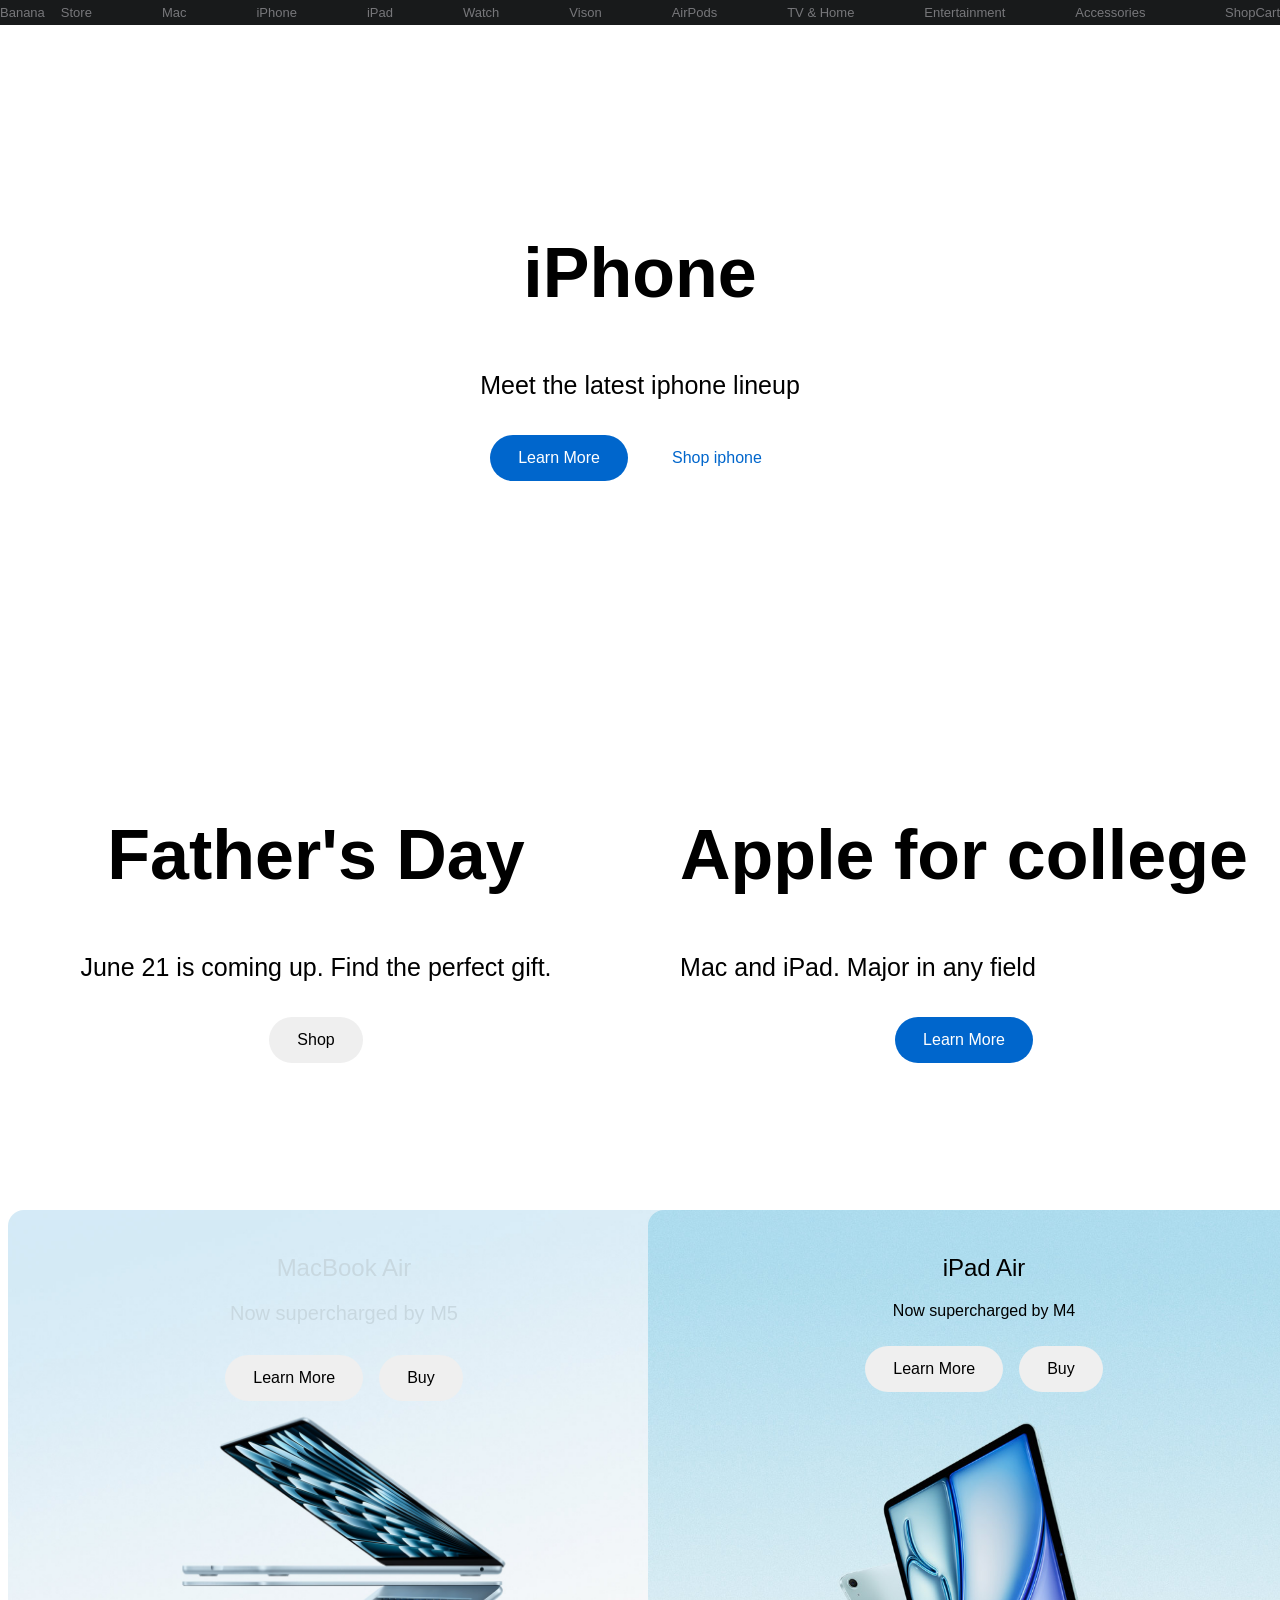
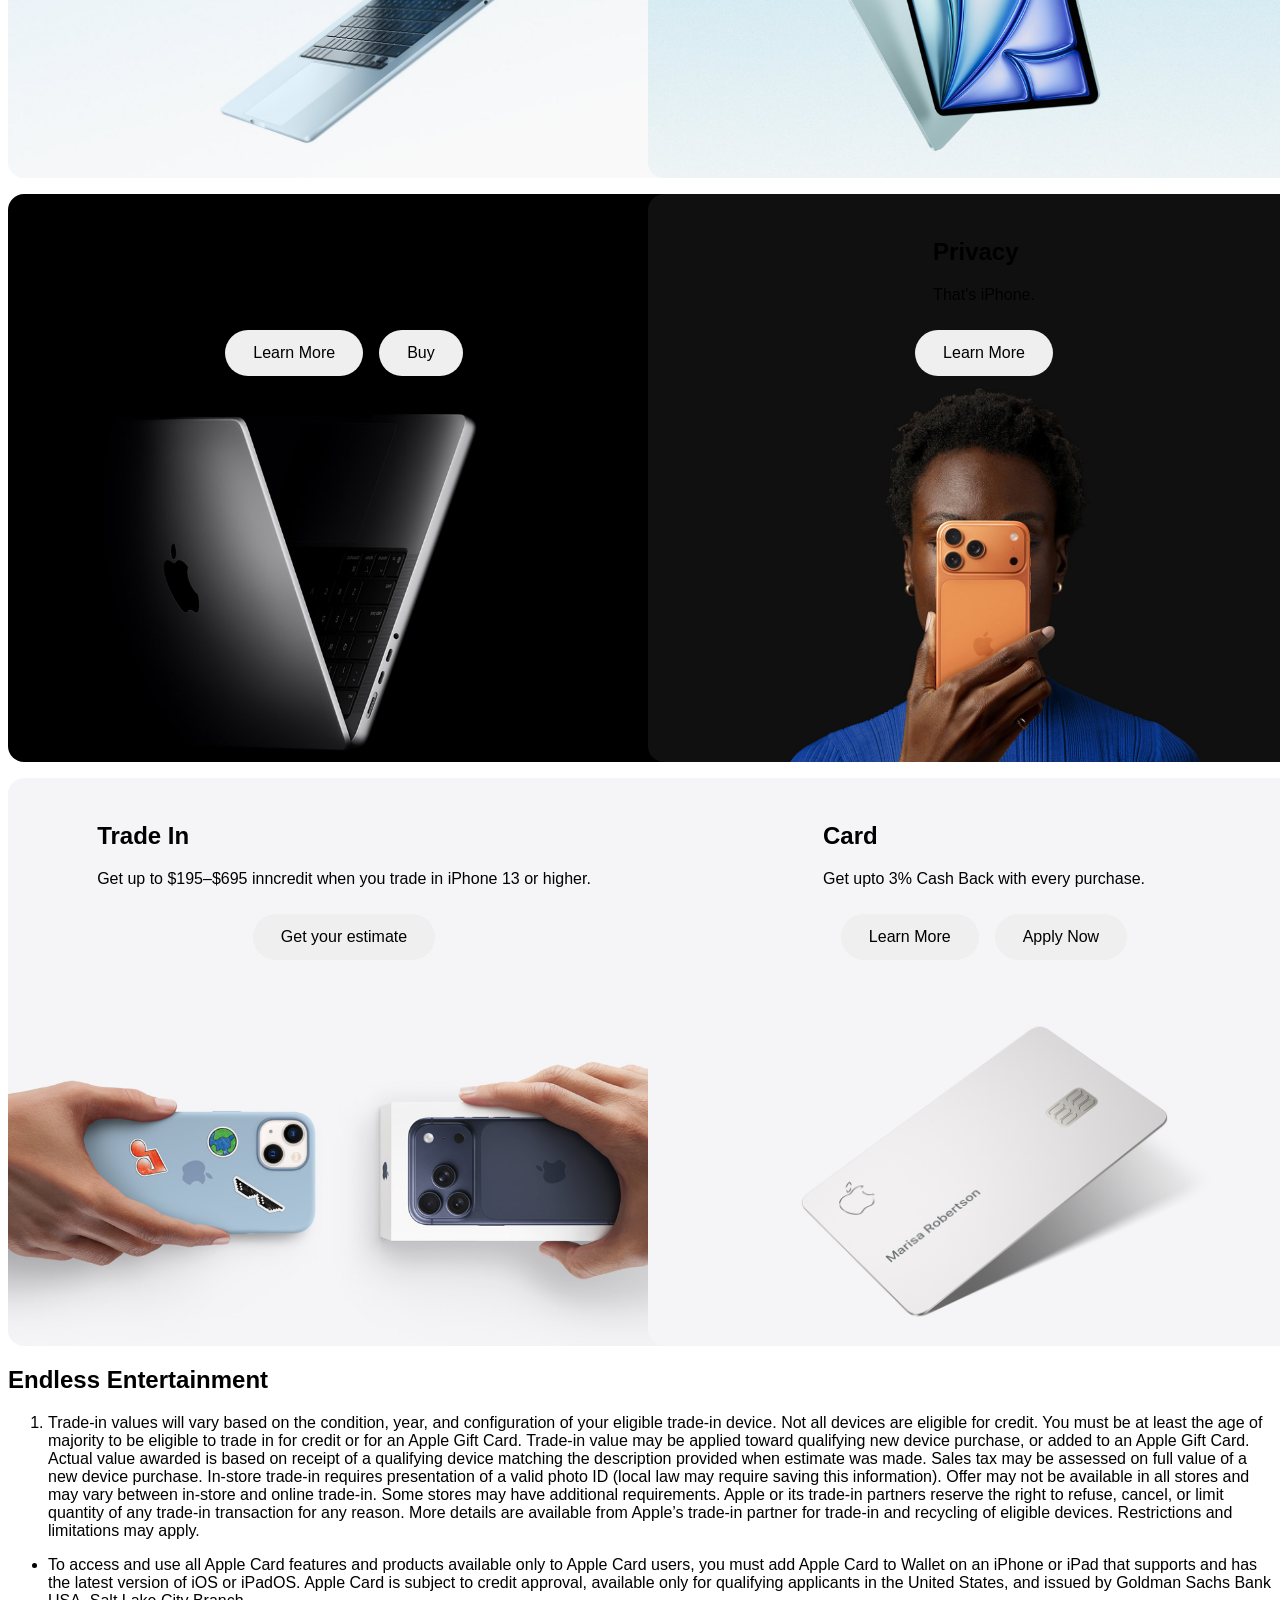
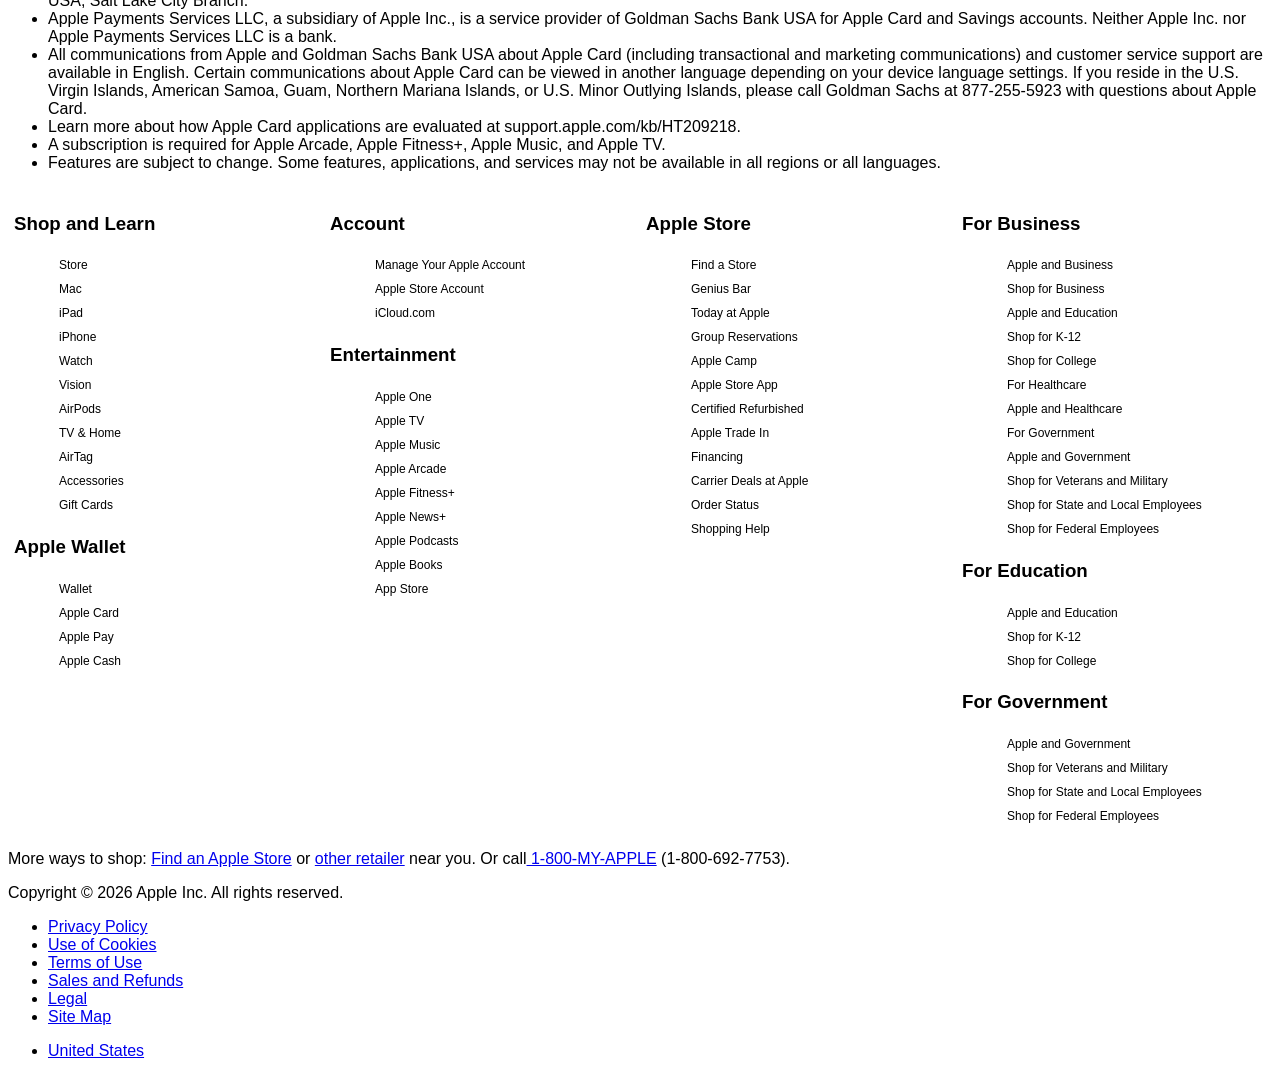
==== html/index.html @ 5832607a "Initial commit" ====
<!DOCTYPE html>
<html lang="en">
<head>
    <meta charset="UTF-8">
    <meta name="viewport" content="width=device-width, initial-scale=1.0">
    <link rel="stylesheet" href="https://fonts.googleapis.com/css?family=Lato" />
    <link rel="stylesheet" href="/css/main.css">
    <link rel="stylesheet" href="/css/header.css">
    <link rel="stylesheet" href="/css/hero.css">
    <link rel="stylesheet" href="/css/promo.css">
    <link rel="stylesheet" href="/css/footer.css">
    <link rel="preconnect" href="https://fonts.googleapis.com">
    <link rel="preconnect" href="https://fonts.gstatic.com" crossorigin>

    <title>Banana</title>
</head>
<body>
    <header>
        <div class="container">
            <nav class="navbar">
                <div class="logo">
                    <a href="#">Banana</a>
                </div>
                <div class="navlinks">
                    <ul>
                        <li class="storeitem">
                            <a href=#>Store</a>
                            <div class="storedropdown">
                                <div class="column">
                                    <h4>Shop</h4>
                                    <div class="columnitems">
                                    <a href="#">Shop the Latest</a>
                                    <a href="#">Mac</a>
                                    <a href="#">iPad</a>
                                    <a href="#">Apple Vison</a>
                                    <a href="#">Apple Vison Pro</a>
                                    <a href="#">AirPods</a>
                                    <a href="#">Accessories</a>
                                    </div>
                                </div>
                                <div class="column">
                                    <h4>Quick Links</h4>
                                    <div class="columnitems">
                                    <a href="#">Find a Store</a>
                                    <a href="#">Order Status</a>
                                    <a href="#">Apple Tradein</a>
                                    <a href="#">Financing</a>
                                    </div>
                                </div>
                                <div class="column">
                                    <h4>Shop Special Stores</h4>
                                    <div class="columnitems">
                                    <a href="#">Certified refurbished</a>
                                    <a href="#">Education</a>
                                    <a href="#">Business</a>
                                    <a href="#">Government</a>
                                    </div>
                                </div>
                            </div>
                        </li>
                        <li><a href=#>Mac</a></li>
                        <li><a href=#>iPhone</a></li>
                        <li><a href=#>iPad</a></li>
                        <li><a href=#>Watch</a></li>
                        <li><a href=#>Vison</a></li>
                        <li><a href=#>AirPods</a></li>
                        <li><a href=#>TV & Home</a></li>
                        <li><a href=#>Entertainment</a></li>
                        <li><a href=#>Accessories</a></li>
                        <li><a href=#>Support</a></li>
                    </ul>
                </div>
                <div class="icons">
                    <a href=#>Shop</a>
                    <a href=#>Cart</a>
                </div>
            </nav>
        </div>
    </header>

    <main class="main">
        <section class="hero" id="hero">
            <div class="titlewrapper herotop">
                <a href="#"></a>
                <div class="titlecontent">
                    <div class="titlecontenttypography">
                        <h1>iPhone</h1>
                        <p>Meet the latest iphone lineup</p>
                    </div>
                    <div class="titlebuttons">
                        <button class="herolearmore"><a href=#>Learn More</a></button>
                        <button class="heroshopiphone"><a href=#>Shop iphone</a></button>
                    </div>
                </div>
            </div>
        
            <div class="herorow">
                <div class="titlewrapper">
                    <a href="#"></a>
                    <div class="titlecontent">
                        <div class="titlecontenttypography">
                            <h1>Father's Day</h1>
                            <p>June 21 is coming up. Find the perfect gift.</p>
                        </div>
                        <div class="titlebuttons">
                            <button class="heroshopbutton"><a href=#>Shop</a></button>
                        </div>
         
                    </div>
                </div>

                <div class="titlewrapper">
                    <a href="#"></a>
                    <div class="titlecontent">
                        <div class="titlecontenttypography">
                            <h1>Apple for college</h1>
                            <p>Mac and iPad. Major in any field</p>
                        </div>
                        <div class="titlebuttons">
                            <button class="herolearmore"><a href=#>Learn More</a></button>
                        </div>
                    </div>
                </div>
            </div>
        </section>

        <section class="promo" id="promo">
                <div class="titlewrappermacbookair" id="macbookair" style="background-image: url(/images/macbookair.jpg);">
                <a href="#"></a>
                <div class="titlecontent">
                    <div class="titlecontenttypography_macbookair">
                        <h1>MacBook Air</h1>
                        <p>Now supercharged by M5</p>
                    </div>
                    <div class="titlebuttons">
                        <button class="promolearmore"><a href=#>Learn More</a></button>
                        <button class="promobuy"><a href=#>Buy</a></button>
                    </div>
                </div> 
                </div>

                <div class="titlewrapperipadair" id="ipadair" style="background-image: url(/images/ipadair.jpg);">
                <a href="#"></a>
                <div class="titlecontent">
                    <div class="titlecontenttypography_ipadair">
                        <h1>iPad Air</h1>
                        <p>Now supercharged by M4</p>
                    </div>
                    <div class="titlebuttons">
                        <button class="promolearmore"><a href=#>Learn More</a></button>
                        <button class="promobuy"><a href=#>Buy</a></button>
                    </div>
                </div> 
                </div>

                <div class="titlewrappermacbookpro" id="macbookpro" style="background-image: url(/images/macbookpro.jpg);">
                <a href="#"></a>
                <div class="titlecontent">
                    <div class="titlecontenttypography_macbookpro" >
                        <h1>MacBook Pro</h1>
                        <p>Now with M5, M5 Pro and M5 Max.</p>
                    </div>
                    <div class="titlebuttons">
                        <button><a href=#>Learn More</a></button>
                        <button class="promobuy"><a href=#>Buy</a></button>
                    </div>          
                </div> 
                </div>

                <div class="titlewrapperprivacy" id="privacy" style="background-image: url(/images/privacy.jpg);">
                <a href="#"></a>
                <div class="titlecontent">
                    <div class="titlecontenttypography_privacy" >
                        <h1>Privacy</h1>
                        <p>That's iPhone.</p>
                    </div>
                    <div class="titlebuttons">
                        <button><a href=#>Learn More</a></button>
                    </div>
       
                </div> 
                </div>

                <div class="titlewrappertradein" id="tradein" style="background-image: url(/images/tradein.jpg);">
                <a href="#"></a>
                <div class="titlecontent">
                    <div class="titlecontenttypography_tradein" >
                        <h1>Trade In</h1>
                        <p>Get up to $195–$695 inncredit when you trade in iPhone 13 or higher.</p>
                    </div>
                    <div class="titlebuttons">
                        <button class="promolearnmore"><a href=#>Get your estimate</a></button>
                        
                    </div>
       
                </div> 
                </div>

                <div class="titlewrappercard" id="card" style="background-image: url(/images/card.jpg);">
                <a href="#"></a>
                <div class="titlecontent">
                    <div class="titlecontenttypography_card" >
                        <h1>Card</h1>
                        <p>Get upto 3% Cash Back with every purchase.</p>
                    </div>
                    <div class="titlebuttons">
                        <button class="promolearnmore"><a href=#>Learn More</a></button>
                        <button class="promobuy"><a href=#>Apply Now</a></button>
                    </div>            
                </div>
                </div> 
        </section>

        <section class="endless-entertainment" id="endless-entertainment">
            <div class="endless-entertainment">
                <div class="endless-entertainment-heading">
                    <h1>Endless Entertainment</h1>
                </div>
            </div>
        </section>

    <footer>
        <div class="footer-content">
            <section class="footer-list">
                <ol>
                    <li id="footer-list">
                        Trade‑in values will vary based on the condition, year, and configuration of your eligible trade‑in device. Not all devices are eligible for credit. You must be at least the age of majority to be eligible to trade in for credit or for an Apple Gift Card. Trade‑in value may be applied toward qualifying new device purchase, or added to an Apple Gift Card. Actual value awarded is based on receipt of a qualifying device matching the description provided when estimate was made. Sales tax may be assessed on full value of a new device purchase. In‑store trade‑in requires presentation of a valid photo ID (local law may require saving this information). Offer may not be available in all stores and may vary between in‑store and online trade‑in. Some stores may have additional requirements. Apple or its trade‑in partners reserve the right to refuse, cancel, or limit quantity of any trade‑in transaction for any reason. More details are available from Apple’s trade-in partner for trade‑in and recycling of eligible devices. Restrictions and limitations may apply.
                    </li>
                </ol>
                <ul>
                    <li>To access and use all Apple Card features and products available only to Apple Card users, you must add Apple Card to Wallet on an iPhone or iPad that supports and has the latest version of iOS or iPadOS. Apple Card is subject to credit approval, available only for qualifying applicants in the United States, and issued by Goldman Sachs Bank USA, Salt Lake City Branch.</li>
                    <li>Apple Payments Services LLC, a subsidiary of Apple Inc., is a service provider of Goldman Sachs Bank USA for Apple Card and Savings accounts. Neither Apple Inc. nor Apple Payments Services LLC is a bank.</li>
                    <li>All communications from Apple and Goldman Sachs Bank USA about Apple Card (including transactional and marketing communications) and customer service support are available in English. Certain communications about Apple Card can be viewed in another language depending on your device language settings. If you reside in the U.S. Virgin Islands, American Samoa, Guam, Northern Mariana Islands, or U.S. Minor Outlying Islands, please call Goldman Sachs at 877-255-5923 with questions about Apple Card.</li>
                    <li>Learn more about how Apple Card applications are evaluated at support.apple.com/kb/HT209218.</li>
                    <li>A subscription is required for Apple Arcade, Apple Fitness+, Apple Music, and Apple TV.</li>
                    <li>Features are subject to change. Some features, applications, and services may not be available in all regions or all languages.</li>
                </ul>
            </section>  
        </div>
    
    <div class="footernav">
        <div class="footercolumn">
            <div class="footercolumn_section">
                <h3>Shop and Learn</h3>
                <ul class="footercolumn_section_items">
                    <li><a href="#">Store</a></li>
                    <li><a href="#">Mac</a></li>
                    <li><a href="#">iPad</a></li>
                    <li><a href="#">iPhone</a></li>
                    <li><a href="#">Watch</a></li>
                    <li><a href="#">Vision</a></li>
                    <li><a href="#">AirPods</a></li>
                    <li><a href="#">TV & Home</a></li>
                    <li><a href="#">AirTag</a></li>
                    <li><a href="#">Accessories</a></li>
                    <li><a href="#">Gift Cards</a></li>
                </ul>
            </div>
            <div class="footercolumn_section">
                <h3>Apple Wallet</h3>
                <ul class="footercolumn_section_items">
                    <li><a href="#">Wallet</a></li>
                    <li><a href="#">Apple Card</a></li>
                    <li><a href="#">Apple Pay</a></li>
                    <li><a href="#">Apple Cash</a></li>
                </ul>
            </div>
        </div>
        <div class="footercolumn">
            <div class="footercolumn_section">
                <h3>Account</h3>
                <ul class="footercolumn_section_items">
                    <li><a href="#">Manage Your Apple Account</a></li>
                    <li><a href="#">Apple Store Account</a></li>
                    <li><a href="#">iCloud.com</a></li>
                    
                </ul>
            </div>
            <div class="footercolumn_section">
                <h3>Entertainment</h3>
                <ul class="footercolumn_section_items">
                    <li><a href="#">Apple One</a></li>
                    <li><a href="#">Apple TV</a></li>
                    <li><a href="#">Apple Music</a></li>
                    <li><a href="#">Apple Arcade</a></li>
                    <li><a href="#">Apple Fitness+</a></li>
                    <li><a href="#">Apple News+</a></li>
                    <li><a href="#">Apple Podcasts</a></li>
                    <li><a href="#">Apple Books</a></li>
                    <li><a href="#">App Store</a></li>
                </ul>
            </div>
        </div>
        <div class="footercolumn">
            <div class="footercolumn_section">
                <h3>Apple Store</h3>
                <ul class="footercolumn_section_items">
                   <li><a href="#">Find a Store</a></li>
                    <li><a href="#">Genius Bar</a></li>
                    <li><a href="#">Today at Apple</a></li>
                    <li><a href="#">Group Reservations</a></li>
                    <li><a href="#">Apple Camp</a></li>
                    <li><a href="#">Apple Store App</a></li>
                    <li><a href="#">Certified Refurbished</a></li>
                    <li><a href="#">Apple Trade In</a></li>
                    <li><a href="#">Financing</a></li>
                    <li><a href="#">Carrier Deals at Apple</a></li>
                    <li><a href="#">Order Status</a></li>
                    <li><a href="#">Shopping Help</a></li>                  
                </ul>
            </div>
        </div>
        <div class="footercolumn">
            <div class="footercolumn_section">
                <h3>For Business</h3>
                <ul class="footercolumn_section_items">
                    <li><a href="#">Apple and Business</a></li>
                    <li><a href="#">Shop for Business</a></li>
                
                    <li><a href="#">Apple and Education</a></li>
                    <li><a href="#">Shop for K-12</a></li>
                    <li><a href="#">Shop for College</a></li>
                    <li><a href="#">For Healthcare</a></li>
                    <li><a href="#">Apple and Healthcare</a></li>
                    <li><a href="#">For Government</a></li>
                    <li><a href="#">Apple and Government</a></li>
                    <li><a href="#">Shop for Veterans and Military</a></li>
                    <li><a href="#">Shop for State and Local Employees</a></li>
                    <li><a href="#">Shop for Federal Employees</a></li>               
                </ul>
            </div>
            <div class="footercolumn_section">
                <h3>For Education</h3>
                <ul class="footercolumn_section_items">
                    <li><a href="#">Apple and Education</a></li>
                    <li><a href="#">Shop for K-12</a></li>
                    <li><a href="#">Shop for College</a></li>              
                </ul>
            </div>
            <div class="footercolumn_section">
                <h3>For Government</h3>
                <ul class="footercolumn_section_items">
                    <li><a href="#">Apple and Government</a></li>
                    <li><a href="#">Shop for Veterans and Military</a></li>
                    <li><a href="#">Shop for State and Local Employees</a></li>
                    <li><a href="#">Shop for Federal Employees</a></li>                          
                </ul>
            </div>
        </div>

    </div>
    <section class="endfooter">
        <div class="ac-gf-footer-shop">
            More ways to shop: 
            <a href="#">Find an Apple Store</a> or <a href="#">other retailer</a> near you. Or call<a href="#"> 1-800-MY-APPLE</a> (1-800-692-7753).
        </div>
        <div class="ac-gf-footer-legal">
            <div class="ac-gf-footer-copyright">
                <p>Copyright © 2026 Apple Inc. All rights reserved.</p>
            </div>
            <div class="ac-gf-footer-legal-links">
                <ul id="ac-gf-footer-legal-links-items">
                    <li><a href="#">Privacy Policy</a></li>
                    <li><a href="#">Use of Cookies</a></li>
                    <li><a href="#">Terms of Use</a></li>
                    <li><a href="#">Sales and Refunds</a></li>
                    <li><a href="#">Legal</a></li>
                    <li><a href="#">Site Map</a></li>
                </ul>
            </div>
            <div class="ac-gf-footer-legal-USA">
                <ul id="ac-gf-footer-legal-USA-item">
                    <li><a href="#">United States</a></li>
                </ul>
            </div>
        </div>

    </section>
    </footer>
    </main>
    
</body>
</html>
---- css/main.css ----
*{
   font-family: sans-serif;
   
}
body {
    padding-top: 70px;
}
.section{
    display: grid;
    grid-template-columns: auto;
    gap: 10px;
    text-align: center;
    margin-bottom: 10px;
}
---- css/header.css ----
header{
    position: fixed;
    top: 0;
    left: 0;
    width: 100%;
    z-index: 999;
    height: 70px;
    font-size: 13px;
}
nav{
    display: flex;
    background-color: #181a1b;
    width: 100%;
}
.navbar{
    position: relative;
    display: flex;
    justify-content: space-between;
    align-items: center;
    gap: 16px;
    padding: 5px 0;
    width: 100%;
}
.navlinks{
    display: flex;
    cursor: default;
    width: auto;
    justify-content: flex-start;
    flex-wrap: nowrap;
    overflow-x: auto;
}
.navlinks ul{
    display: flex;
    flex-wrap: nowrap;
    list-style: none;
    gap:70px;
    width: auto;
    justify-content: flex-start;
    padding: 0;
    margin: 0;
}
.navlinks a{
    white-space: nowrap;
    color: #b6b5ba;
    opacity: 60%;
    text-decoration: none;
}
.logo{
    
    display: flex;
    align-items: center;
}
.logo a{
    
    text-decoration: none;
    gap:20px;
    color: #b6b5ba;
    opacity: 60%;
}
.icons{
    display: flex;
    align-items: center;
}
.icons a{
    text-decoration: none;
    gap:20px;
    color: #b6b5ba;
    opacity: 60%;
}
.storedropdown {
    display: none;
    background-color: rgba(10, 10, 10, 0.98);
    position: absolute;
    z-index: 10;
    left: 0%;
    border-radius: 7px;
    overflow: hidden;
    width: 100vw;
    max-width: 100vw;
}

.storeitem:hover .store-dropdown {
    display: block; /* shows on hover */
}
.storedropdown .column{
    display: grid;
    grid-template-columns: repeat(2, minmax(0, 1fr));
    gap: 1rem;
}
.column .columnitems{
    display: flex;
    flex-direction: column;
}
---- css/hero.css ----
.hero{
    display: flex;
    flex-direction: column;
    align-items: center;
    gap: 2rem;
}
.hero .titlewrapper{
    display: flex;
    justify-content: center;
    align-items: center;
    width: 100%;
    max-width: 1200px;
    margin: 0 auto;
}
.herotop {
    height: 500px;
    width: 100%;
    background-size: cover;
    background-position: center;
    background-repeat: no-repeat;
}
.hero .titlecontent{
    display: flex;
    flex-direction: column;
    justify-content: center;
    align-items: center;
    gap: 10px;
}
.herorow{
    height: 600px;
    display: flex;
    gap: 2rem;
    width: 100%;
    justify-content: center;
    flex-wrap: wrap;
}
.herorow .titlewrapper {
    flex: 1 1 calc(50% - 1rem);
    min-width: 280px;
}
.titlewrapper .herotop{
    height: 600px;
    
}
.hero .titlecontenttypography h1{
    font-size: 70px;
    font-weight: 600;
    text-align: center;
    flex-wrap: wrap;
}
.hero .titlecontenttypography p{
    font-size: 25px;
    font-weight: 50;
    flex-wrap: wrap;
}
.titlebuttons{
    display: flex;
    justify-content: center;
    gap: 1rem;
    flex-wrap: wrap;
}
.titlebuttons button{
    border: none;
    border-radius: 9999px;
    padding: 14px 28px;
    font-size: 16px;
    font-weight: 10;
    cursor: pointer;
    transition: background-color 0.2s ease, color 0.2s ease, transform 0.2s ease;
}
.titlebuttons button:hover{
   background-color: #0066CC;
   color: white;
}
.herolearmore{
    background: #0066CC;
    color: #fff;
}
.heroshopiphone{
    background: transparent;
    color: #0066CC;
    border: 1px;
}
.titlebuttons a{
    color: inherit;
    text-decoration: none;
    display: inline-block;
}
.titlebuttons button:hover .heroshopiphone,
.titlebuttons button:hover .herolearmore{
    opacity: 0.9;

}
---- css/promo.css ----
.promo{
    display: grid;
    grid-template-columns: repeat(2, minmax(0, 1fr));
    gap: 1rem;
}
.promo .titlewrappermacbookair{
    width: 100%; 
    background-size: cover;
    background-position: center;
    background-repeat: no-repeat;
    max-width: 100%;
    min-height: 520px;
    padding: 24px;
    border-radius: 16px;
}
.promo .titlewrapperipadair{
   
    width: 100%;
    background-size: cover;
    background-position: center;
    background-repeat: no-repeat;
    max-width: 100%;
    padding: 24px;
    border-radius: 16px;
    min-height: 520px;
}
.promo .titlewrappermacbookpro{
    width: 100%;
    background-size: cover;
    background-position: center;
    background-repeat: no-repeat;
    max-width: 100%;
    padding: 24px;
    border-radius: 16px;
    min-height: 520px;
}
.promo .titlewrapperprivacy{
    width: 100%;
    background-size: cover;
    background-position: center;
    background-repeat: no-repeat;
    max-width: 100%;
    padding: 24px;
    border-radius: 16px;
    min-height: 520px;
}
.promo .titlewrappertradein{
    width: 100%;
    background-size: cover;
    background-position: center;
    background-repeat: no-repeat;
    max-width: 100%;
    padding: 24px;
    border-radius: 16px;
    min-height: 520px;
}
.promo .titlewrappercard{
    width: 100%;
    background-size: cover;
    background-position: center;
    background-repeat: no-repeat;
    max-width: 100%;
    padding: 24px;
    border-radius: 16px;
    min-height: 520px;
}
.promo .titlecontent{
    display: flex;
    justify-content: center;
    align-items: center;
    flex-direction: column;
    gap: 10px;
}
.promo .titlecontenttypography_macbookair h1{
    font-size: 35x;
    font-weight: 500;
    text-align: center;
    flex-wrap: wrap;
    color: #C8D8E0 ;
}
.promo .titlecontenttypography_macbookair p{
    font-size: 20px;
    font-weight: 50;
    flex-wrap: wrap;
    text-align: center;
    color: #C8D8E0 ;
}
.image_macbookair{
    width: 100%;
    height: 280px;
    background-size: cover;
    background-position: center;
    background-repeat: no-repeat;
}
.promo .titlecontenttypography_ipadair h1{
    font-size: 35x;
    font-weight: 500;
    text-align: center;
    flex-wrap: wrap;
    color: black;
}
.promo .titlecontenttypography_macbookair p{
    font-size: 20px;
    font-weight: 50;
    flex-wrap: wrap;
    text-align: center;
    color: #C8D8E0 ;
}
---- css/footer.css ----
.footernav{
    display: flex;

    width: 100%;
}
.footercolumn{
    position: relative;
    padding: 6px;
    width: 100%;
}
.footercolumn_section_items li{
    list-style: none;
    font-size: 12px;
    padding: 5px;
}

.footercolumn_section_items li a {
    text-decoration: none;
    color: inherit;
}
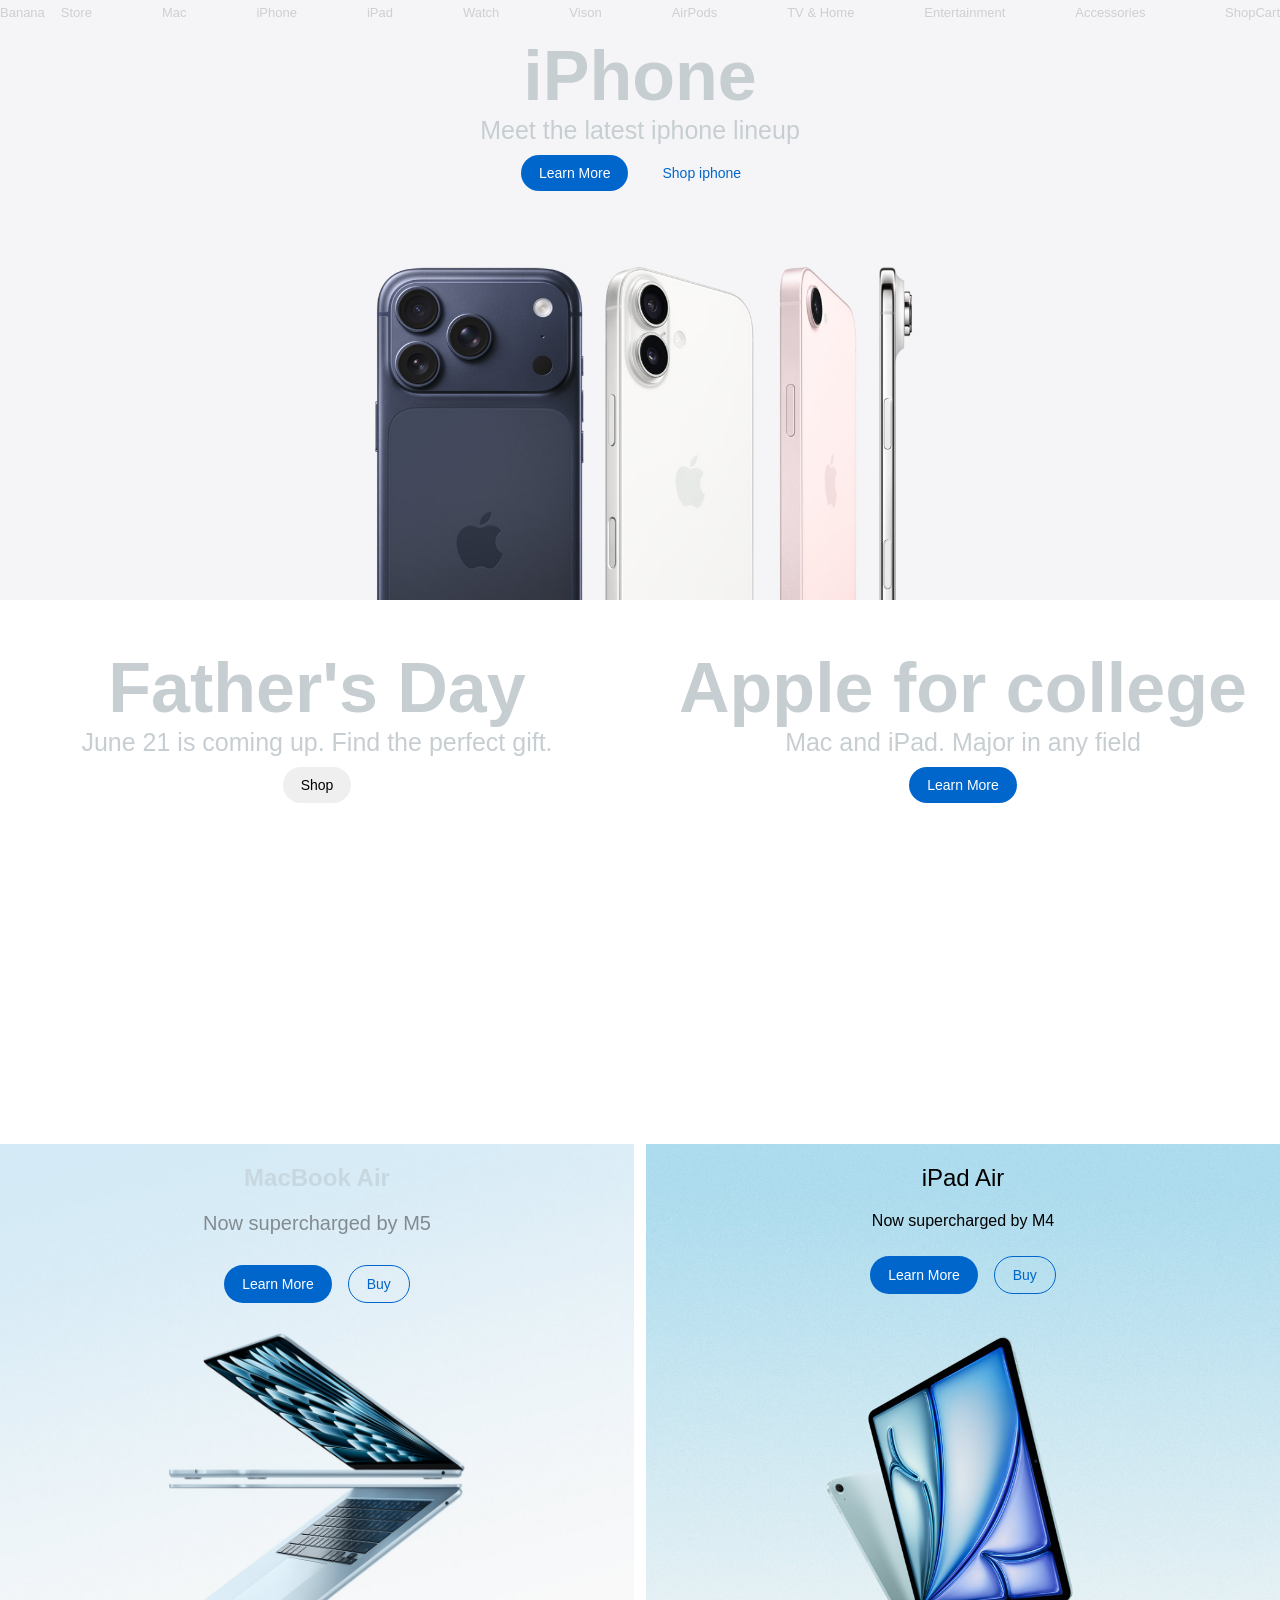
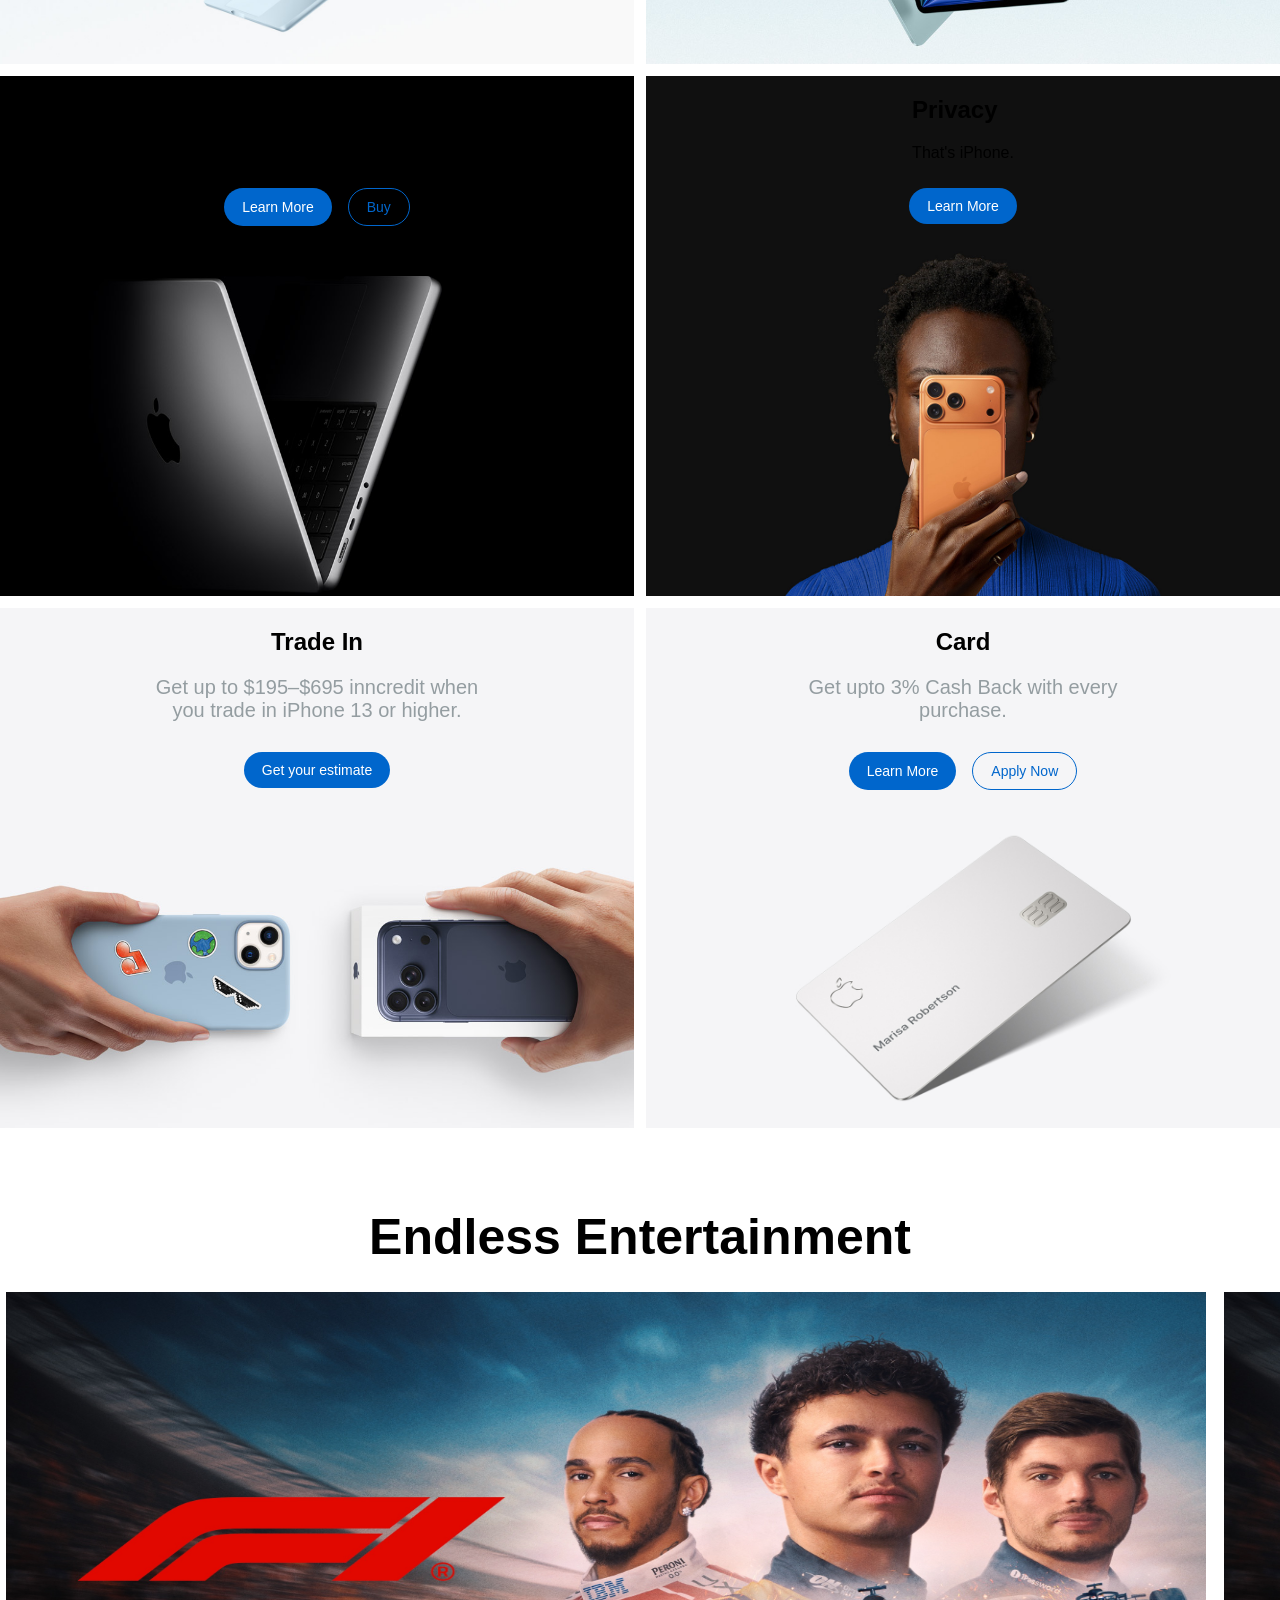
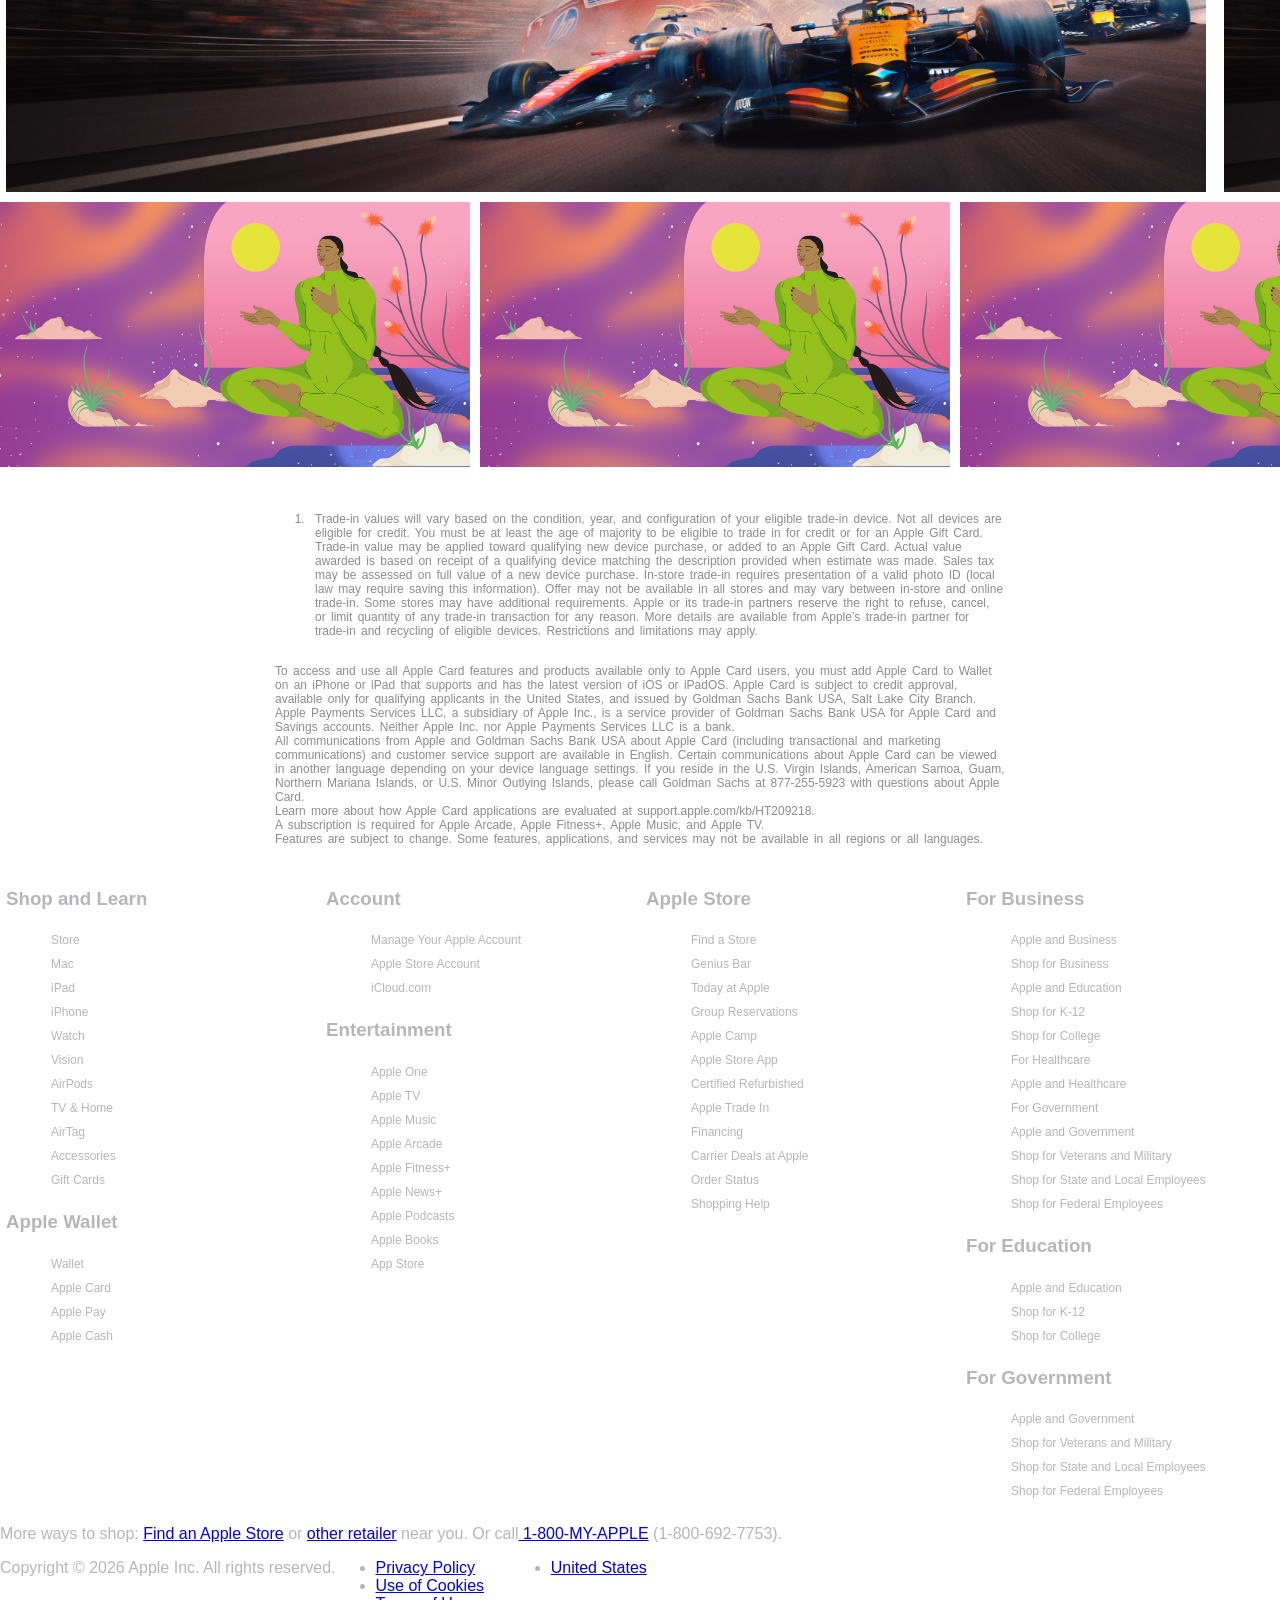
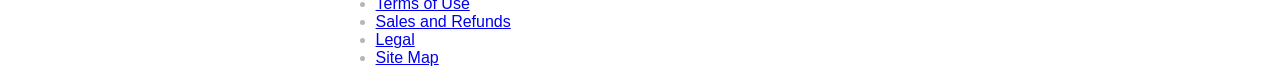
==== commit 6e44f4a0: "changes" ====
--- a/html/index.html
+++ b/html/index.html
@@ -9,8 +9,10 @@
     <link rel="stylesheet" href="/css/hero.css">
     <link rel="stylesheet" href="/css/promo.css">
     <link rel="stylesheet" href="/css/footer.css">
+    <link rel="stylesheet" href="/css/endlessentertainment.css">
     <link rel="preconnect" href="https://fonts.googleapis.com">
     <link rel="preconnect" href="https://fonts.gstatic.com" crossorigin>
+    
 
     <title>Banana</title>
 </head>
@@ -80,7 +82,7 @@
 
     <main class="main">
         <section class="hero" id="hero">
-            <div class="titlewrapper herotop">
+            <div class="titlewrapper_herotop" style="background-image: url(/images/heroiphone.jpg);">
                 <a href="#"></a>
                 <div class="titlecontent">
                     <div class="titlecontenttypography">
@@ -88,14 +90,14 @@
                         <p>Meet the latest iphone lineup</p>
                     </div>
                     <div class="titlebuttons">
-                        <button class="herolearmore"><a href=#>Learn More</a></button>
+                        <button class="herolearnmore"><a href=#>Learn More</a></button>
                         <button class="heroshopiphone"><a href=#>Shop iphone</a></button>
                     </div>
                 </div>
             </div>
         
             <div class="herorow">
-                <div class="titlewrapper">
+                <div class="titlewrapper_fathersday" style="background-image: url(/images/heroappleforcollege.jpg);">
                     <a href="#"></a>
                     <div class="titlecontent">
                         <div class="titlecontenttypography">
@@ -109,7 +111,7 @@
                     </div>
                 </div>
 
-                <div class="titlewrapper">
+                <div class="titlewrapper_appleforcollege" style="background-image: url(/images/heroappleforcollege.jpg);">
                     <a href="#"></a>
                     <div class="titlecontent">
                         <div class="titlecontenttypography">
@@ -117,7 +119,7 @@
                             <p>Mac and iPad. Major in any field</p>
                         </div>
                         <div class="titlebuttons">
-                            <button class="herolearmore"><a href=#>Learn More</a></button>
+                            <button class="herolearnmore"><a href=#>Learn More</a></button>
                         </div>
                     </div>
                 </div>
@@ -133,7 +135,7 @@
                         <p>Now supercharged by M5</p>
                     </div>
                     <div class="titlebuttons">
-                        <button class="promolearmore"><a href=#>Learn More</a></button>
+                        <button class="promolearnmore"><a href=#>Learn More</a></button>
                         <button class="promobuy"><a href=#>Buy</a></button>
                     </div>
                 </div> 
@@ -147,7 +149,7 @@
                         <p>Now supercharged by M4</p>
                     </div>
                     <div class="titlebuttons">
-                        <button class="promolearmore"><a href=#>Learn More</a></button>
+                        <button class="promolearnmore"><a href=#>Learn More</a></button>
                         <button class="promobuy"><a href=#>Buy</a></button>
                     </div>
                 </div> 
@@ -161,7 +163,7 @@
                         <p>Now with M5, M5 Pro and M5 Max.</p>
                     </div>
                     <div class="titlebuttons">
-                        <button><a href=#>Learn More</a></button>
+                        <button class="promolearnmore"><a href=#>Learn More</a></button>
                         <button class="promobuy"><a href=#>Buy</a></button>
                     </div>          
                 </div> 
@@ -175,7 +177,7 @@
                         <p>That's iPhone.</p>
                     </div>
                     <div class="titlebuttons">
-                        <button><a href=#>Learn More</a></button>
+                        <button class="promolearnmore"><a href=#>Learn More</a></button>
                     </div>
        
                 </div> 
@@ -216,18 +218,87 @@
                 <div class="endless-entertainment-heading">
                     <h1>Endless Entertainment</h1>
                 </div>
+                <div class="container">
+                    <div class="moviecards_carousel">
+                        <div class="carousel_items1">
+                            <img id="movieimg" src="/images/carouselitem1.jpg">
+                        </div>
+                       <div class="carousel_items1">
+                            <img id="movieimg" src="/images/carouselitem1.jpg">
+                        </div>
+                        <div class="carousel_items1">
+                            <img id="movieimg" src="/images/carouselitem1.jpg">
+                        </div>
+                        <div class="carousel_items1">
+                            <img id="movieimg" src="/images/carouselitem1.jpg">
+                        </div>
+                        <div class="carousel_items1">
+                            <img id="movieimg" src="/images/carouselitem1.jpg">
+                        </div>
+                        <div class="carousel_items1">
+                            <img id="movieimg" src="/images/carouselitem1.jpg">
+                        </div>
+                        <div class="carousel_items1">
+                            <img id="movieimg" src="/images/carouselitem1.jpg">
+                        </div>
+                    </div>
+                    <div class="services_carousel">
+                            <div class="servicescarousel1">
+                                <img id="servicesimg" src="/images/servicescarousel.jpg">
+                            </div>
+                            <div class="servicescarousel1">
+                                <img id="servicesimg" src="/images/servicescarousel.jpg">
+                            </div>
+                            <div class="servicescarousel1">
+                                <img id="servicesimg" src="/images/servicescarousel.jpg">
+                            </div>
+                            <div class="servicescarousel1">
+                                <img id="servicesimg" src="/images/servicescarousel.jpg">
+                            </div>
+                            <div class="servicescarousel1">
+                                <img id="servicesimg" src="/images/servicescarousel.jpg">
+                            </div>
+                            <div class="servicescarousel1">
+                                <img id="servicesimg" src="/images/servicescarousel.jpg">
+                            </div>
+                            <div class="servicescarousel1">
+                                <img id="servicesimg" src="/images/servicescarousel.jpg">
+                            </div>
+                              <div class="servicescarousel1">
+                                <img id="servicesimg" src="/images/servicescarousel.jpg">
+                            </div>
+                            <div class="servicescarousel1">
+                                <img id="servicesimg" src="/images/servicescarousel.jpg">
+                            </div>
+                            <div class="servicescarousel1">
+                                <img id="servicesimg" src="/images/servicescarousel.jpg">
+                            </div>
+                            <div class="servicescarousel1">
+                                <img id="servicesimg" src="/images/servicescarousel.jpg">
+                            </div>
+                            <div class="servicescarousel1">
+                                <img id="servicesimg" src="/images/servicescarousel.jpg">
+                            </div>
+                            <div class="servicescarousel1">
+                                <img id="servicesimg" src="/images/servicescarousel.jpg">
+                            </div>
+                            <div class="servicescarousel1">
+                                <img id="servicesimg" src="/images/servicescarousel.jpg">
+                            </div>
+                    </div>
+                </div>
             </div>
         </section>
 
     <footer>
-        <div class="footer-content">
-            <section class="footer-list">
+        <div class="footer_content">
+            <section class="footer_list">
                 <ol>
-                    <li id="footer-list">
+                    <li id="footer_list_li1">
                         Trade‑in values will vary based on the condition, year, and configuration of your eligible trade‑in device. Not all devices are eligible for credit. You must be at least the age of majority to be eligible to trade in for credit or for an Apple Gift Card. Trade‑in value may be applied toward qualifying new device purchase, or added to an Apple Gift Card. Actual value awarded is based on receipt of a qualifying device matching the description provided when estimate was made. Sales tax may be assessed on full value of a new device purchase. In‑store trade‑in requires presentation of a valid photo ID (local law may require saving this information). Offer may not be available in all stores and may vary between in‑store and online trade‑in. Some stores may have additional requirements. Apple or its trade‑in partners reserve the right to refuse, cancel, or limit quantity of any trade‑in transaction for any reason. More details are available from Apple’s trade-in partner for trade‑in and recycling of eligible devices. Restrictions and limitations may apply.
                     </li>
                 </ol>
-                <ul>
+                <ul id="footer_list_li2">
                     <li>To access and use all Apple Card features and products available only to Apple Card users, you must add Apple Card to Wallet on an iPhone or iPad that supports and has the latest version of iOS or iPadOS. Apple Card is subject to credit approval, available only for qualifying applicants in the United States, and issued by Goldman Sachs Bank USA, Salt Lake City Branch.</li>
                     <li>Apple Payments Services LLC, a subsidiary of Apple Inc., is a service provider of Goldman Sachs Bank USA for Apple Card and Savings accounts. Neither Apple Inc. nor Apple Payments Services LLC is a bank.</li>
                     <li>All communications from Apple and Goldman Sachs Bank USA about Apple Card (including transactional and marketing communications) and customer service support are available in English. Certain communications about Apple Card can be viewed in another language depending on your device language settings. If you reside in the U.S. Virgin Islands, American Samoa, Guam, Northern Mariana Islands, or U.S. Minor Outlying Islands, please call Goldman Sachs at 877-255-5923 with questions about Apple Card.</li>
@@ -350,16 +421,16 @@
 
     </div>
     <section class="endfooter">
-        <div class="ac-gf-footer-shop">
+        <div class="endfooter_shop">
             More ways to shop: 
             <a href="#">Find an Apple Store</a> or <a href="#">other retailer</a> near you. Or call<a href="#"> 1-800-MY-APPLE</a> (1-800-692-7753).
         </div>
-        <div class="ac-gf-footer-legal">
-            <div class="ac-gf-footer-copyright">
+        <div class="endfooter_legal">
+            <div class="endfooter_copyright">
                 <p>Copyright © 2026 Apple Inc. All rights reserved.</p>
             </div>
-            <div class="ac-gf-footer-legal-links">
-                <ul id="ac-gf-footer-legal-links-items">
+            <div class="endfooter_legallinks">
+                <ul id="endfooter_legallinks_items">
                     <li><a href="#">Privacy Policy</a></li>
                     <li><a href="#">Use of Cookies</a></li>
                     <li><a href="#">Terms of Use</a></li>
@@ -368,8 +439,8 @@
                     <li><a href="#">Site Map</a></li>
                 </ul>
             </div>
-            <div class="ac-gf-footer-legal-USA">
-                <ul id="ac-gf-footer-legal-USA-item">
+            <div class="endfooter_legal_USA">
+                <ul id="endfooter_legal_USA_item">
                     <li><a href="#">United States</a></li>
                 </ul>
             </div>
--- a/css/main.css
+++ b/css/main.css
@@ -3,12 +3,11 @@
    
 }
 body {
-    padding-top: 70px;
+   margin: 0;
 }
 .section{
     display: grid;
     grid-template-columns: auto;
-    gap: 10px;
     text-align: center;
     margin-bottom: 10px;
 }
--- a/css/header.css
+++ b/css/header.css
@@ -4,12 +4,14 @@
     left: 0;
     width: 100%;
     z-index: 999;
-    height: 70px;
+    height: 30px;
     font-size: 13px;
+    background: transparent;
 }
+
 nav{
     display: flex;
-    background-color: #181a1b;
+    background-color: transparent;
     width: 100%;
 }
 .navbar{
@@ -20,6 +22,7 @@
     gap: 16px;
     padding: 5px 0;
     width: 100%;
+    background: transparent;
 }
 .navlinks{
     display: flex;
@@ -69,7 +72,7 @@
 }
 .storedropdown {
     display: none;
-    background-color: rgba(10, 10, 10, 0.98);
+    background-color: transparent;
     position: absolute;
     z-index: 10;
     left: 0%;
--- a/css/hero.css
+++ b/css/hero.css
@@ -3,57 +3,80 @@
     display: flex;
     flex-direction: column;
     align-items: center;
-    gap: 2rem;
+    gap: 12px;
 }
-.hero .titlewrapper{
+.hero .titlewrapper_herotop{
     display: flex;
     justify-content: center;
-    align-items: center;
+    align-items: flex-start;
     width: 100%;
-    max-width: 1200px;
     margin: 0 auto;
-}
-.herotop {
-    height: 500px;
-    width: 100%;
+    height: 600px;
     background-size: cover;
     background-position: center;
     background-repeat: no-repeat;
 }
+
+.herorow{
+    display: grid;
+    grid-template-columns: repeat(2, minmax(0, 1fr));
+    gap: 12px;
+    width: 100%;
+    margin-bottom: 12px;
+}
+
+.hero .titlewrapper_appleforcollege{
+    display: flex;
+    justify-content: center;
+    align-items: flex-start;
+    max-width: 100%;
+    min-height: 520px;
+    background-size: cover;
+    background-position: center;
+    background-repeat: no-repeat;
+  
+}
+.hero .titlewrapper_fathersday{
+    display: flex;
+    justify-content: center;
+    align-items: flex-start;
+    max-width: 100%;
+    min-height: 520px;
+    background-size: cover;
+    background-position: center;
+    background-repeat: no-repeat;
+   
+}
+/* typography */
 .hero .titlecontent{
     display: flex;
-    flex-direction: column;
     justify-content: center;
     align-items: center;
+    flex-direction: column;
     gap: 10px;
+    margin-top: 18px;
 }
-.herorow{
-    height: 600px;
-    display: flex;
-    gap: 2rem;
-    width: 100%;
-    justify-content: center;
-    flex-wrap: wrap;
-}
-.herorow .titlewrapper {
-    flex: 1 1 calc(50% - 1rem);
-    min-width: 280px;
-}
-.titlewrapper .herotop{
-    height: 600px;
-    
-}
+
 .hero .titlecontenttypography h1{
     font-size: 70px;
     font-weight: 600;
     text-align: center;
     flex-wrap: wrap;
+    color: #c7ced2 ;
+    margin: 0;
+    margin-top: 18px;
 }
 .hero .titlecontenttypography p{
     font-size: 25px;
     font-weight: 50;
+    text-align: center;
     flex-wrap: wrap;
+    color: #c7ced2 ;
+    margin: 0;
 }
+
+/* buttons */
+
 .titlebuttons{
     display: flex;
     justify-content: center;
@@ -63,8 +86,8 @@
 .titlebuttons button{
     border: none;
     border-radius: 9999px;
-    padding: 14px 28px;
-    font-size: 16px;
+    padding: 10px 18px;
+    font-size: 14px;
     font-weight: 10;
     cursor: pointer;
     transition: background-color 0.2s ease, color 0.2s ease, transform 0.2s ease;
@@ -72,15 +95,6 @@
 .titlebuttons button:hover{
    background-color: #0066CC;
    color: white;
-}
-.herolearmore{
-    background: #0066CC;
-    color: #fff;
-}
-.heroshopiphone{
-    background: transparent;
-    color: #0066CC;
-    border: 1px;
 }
 .titlebuttons a{
     color: inherit;
@@ -90,6 +104,13 @@
 .titlebuttons button:hover .heroshopiphone,
 .titlebuttons button:hover .herolearmore{
     opacity: 0.9;
-
 }
-
+.herolearnmore{
+    background: #0066CC;
+    color: #fff;
+}
+.heroshopiphone{
+    background: transparent;
+    color: #0066CC;
+    border: 1px;
+}
--- a/css/promo.css
+++ b/css/promo.css
@@ -1,8 +1,9 @@
 .promo{
     display: grid;
     grid-template-columns: repeat(2, minmax(0, 1fr));
-    gap: 1rem;
+    gap: 12px;
 }
+/* cards */
 .promo .titlewrappermacbookair{
     width: 100%; 
     background-size: cover;
@@ -10,8 +11,7 @@
     background-repeat: no-repeat;
     max-width: 100%;
     min-height: 520px;
-    padding: 24px;
-    border-radius: 16px;
+   
 }
 .promo .titlewrapperipadair{
    
@@ -20,8 +20,8 @@
     background-position: center;
     background-repeat: no-repeat;
     max-width: 100%;
-    padding: 24px;
-    border-radius: 16px;
+
+
     min-height: 520px;
 }
 .promo .titlewrappermacbookpro{
@@ -30,8 +30,8 @@
     background-position: center;
     background-repeat: no-repeat;
     max-width: 100%;
-    padding: 24px;
-    border-radius: 16px;
+  
+
     min-height: 520px;
 }
 .promo .titlewrapperprivacy{
@@ -40,8 +40,8 @@
     background-position: center;
     background-repeat: no-repeat;
     max-width: 100%;
-    padding: 24px;
-    border-radius: 16px;
+  
+    
     min-height: 520px;
 }
 .promo .titlewrappertradein{
@@ -50,8 +50,8 @@
     background-position: center;
     background-repeat: no-repeat;
     max-width: 100%;
-    padding: 24px;
-    border-radius: 16px;
+  
+
     min-height: 520px;
 }
 .promo .titlewrappercard{
@@ -60,10 +60,11 @@
     background-position: center;
     background-repeat: no-repeat;
     max-width: 100%;
-    padding: 24px;
-    border-radius: 16px;
+  
+
     min-height: 520px;
 }
+/* typography */
 .promo .titlecontent{
     display: flex;
     justify-content: center;
@@ -73,7 +74,6 @@
 }
 .promo .titlecontenttypography_macbookair h1{
     font-size: 35x;
-    font-weight: 500;
     text-align: center;
     flex-wrap: wrap;
     color: #C8D8E0 ;
@@ -97,12 +97,48 @@
     font-weight: 500;
     text-align: center;
     flex-wrap: wrap;
-    color: black;
+    color: black !important;
 }
 .promo .titlecontenttypography_macbookair p{
     font-size: 20px;
     font-weight: 50;
     flex-wrap: wrap;
     text-align: center;
-    color: #C8D8E0 ;
-}+    color: #828b90 ;
+}
+.titlecontenttypography_tradein h1{
+    text-align: center;
+    color: black !important;
+    font-weight: 600;
+}
+.titlecontenttypography_tradein p{
+    font-size: 20px;
+    color: #949da1;
+    text-align: center;
+    overflow-wrap: break-word;
+    max-width: 350px;
+}
+.titlewrappercard h1{
+    text-align: center;
+    color: black !important;
+    font-weight: 600;
+}
+.titlewrappercard p{
+    font-size: 20px;
+    color: #949da1;
+    text-align: center;
+    overflow-wrap: break-word;
+    max-width: 350px;
+}
+/* buttons */
+
+.promolearnmore{
+    background: #0066CC;
+    color: #fff;
+}
+.promobuy{
+    background:transparent;
+    color: #0066CC;
+    border: 1px solid #0066CC !important;
+    border-radius: 999px;
+}
--- a/css/footer.css
+++ b/css/footer.css
@@ -1,4 +1,8 @@
 
+footer{
+    margin-top: 40px;
+    color: #b6b5ba;
+}
 .footernav{
     display: flex;
 
@@ -18,4 +22,34 @@
 .footercolumn_section_items li a {
     text-decoration: none;
     color: inherit;
-}+}
+#footer_list_li1{
+    
+    font-size: 12px;
+    padding: 5px;
+    color: #8c8b8e;
+    text-align: left;
+    margin: 12px 50px;
+    font-weight: 20;
+    word-spacing: 2px;
+}
+#footer_list_li2{
+    list-style: none;
+    font-size: 12px;
+    padding: 5px;
+    color: #8c8b8e;
+    text-align: left;
+    margin: 12px 50px;
+    word-spacing: 2px;
+    font-weight: 20;
+}
+.endfooter_legal{
+    display: flex;
+}
+.endfooter_legallinks_items a{
+    text-decoration: none;
+    list-style: none;
+}
+.footer_list{
+    margin: 12px 220px
+}
--- a/css/endlessentertainment.css
+++ b/css/endlessentertainment.css
@@ -0,0 +1,64 @@
+.endless-entertainment-heading{
+   
+    text-align: center;
+}
+.endless-entertainment-heading h1{
+    margin-top: 80px;
+    margin-bottom: 20px;
+    font-size: 50px;
+}
+.moviecards_carousel{
+    display: flex;
+    overflow: auto;
+    gap: 6px;
+    scrollbar-width: none;
+    /* on container */
+    scroll-snap-type: x mandatory;
+ 
+}
+.services_carousel{
+    display: flex;
+    overflow: auto;
+    gap: 10px;
+    scrollbar-width: none;
+    /* on container */
+    scroll-snap-type: x mandatory;
+    scroll-padding-left: 100px;
+    margin-top: 4px;
+
+}
+.carousel_items1{
+    height: 500px;
+    width: 1200px;
+    margin: 6px;
+    background-size: cover;
+    background-position: center;
+    background-repeat: no-repeat;
+    /* on each child */
+    scroll-snap-align: center;
+    flex-shrink: 0;
+    transition: ease 20s;
+}
+.servicescarousel1{
+    height: 265px;
+    width: 470px;
+    background-size: cover;
+    background-position: center;
+    background-repeat: no-repeat;
+    /* on each child */
+    scroll-snap-align: start;
+    transition: ease-in-out 50s;
+  
+}
+/* img#movieimg...there should be no space */
+img#movieimg{ 
+    height: 500px;
+    width: 1200px;
+}
+img#servicesimg{
+    height: 265px;
+    width: 470px;
+}
+
+
+
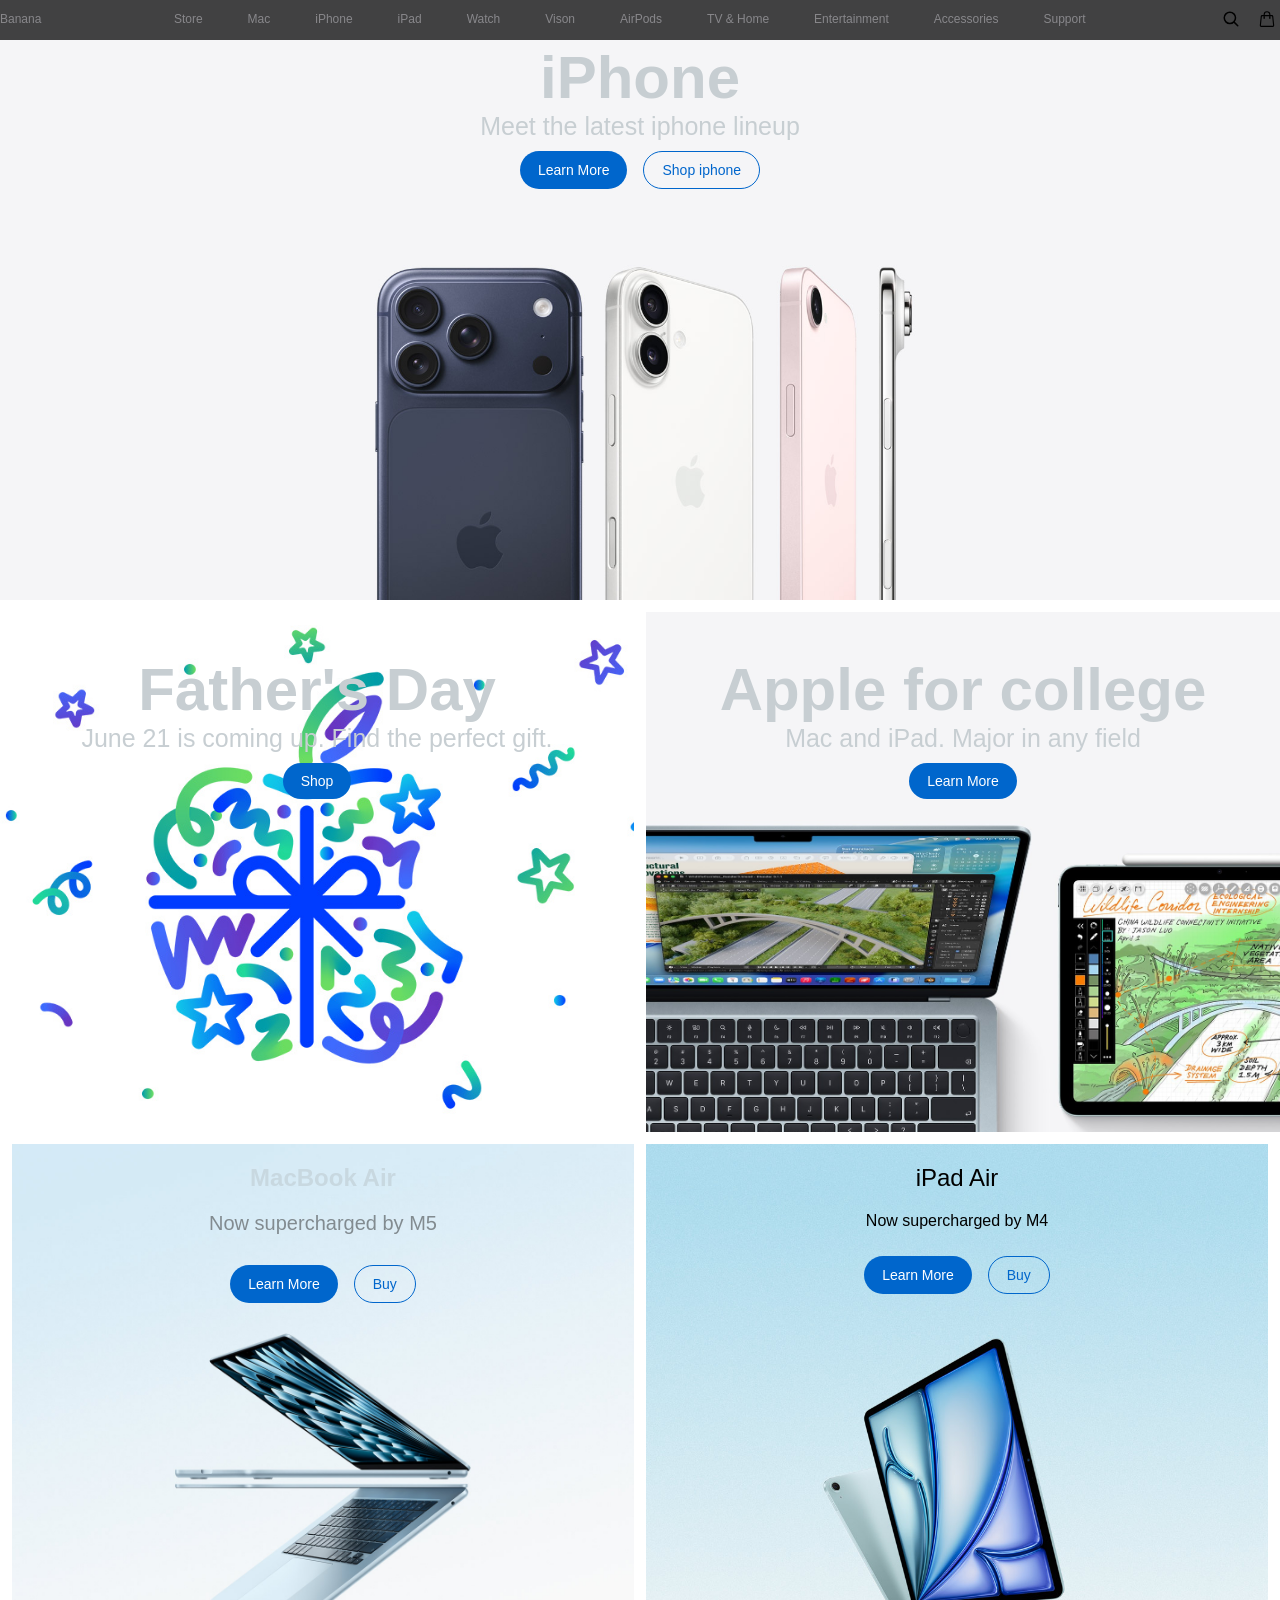
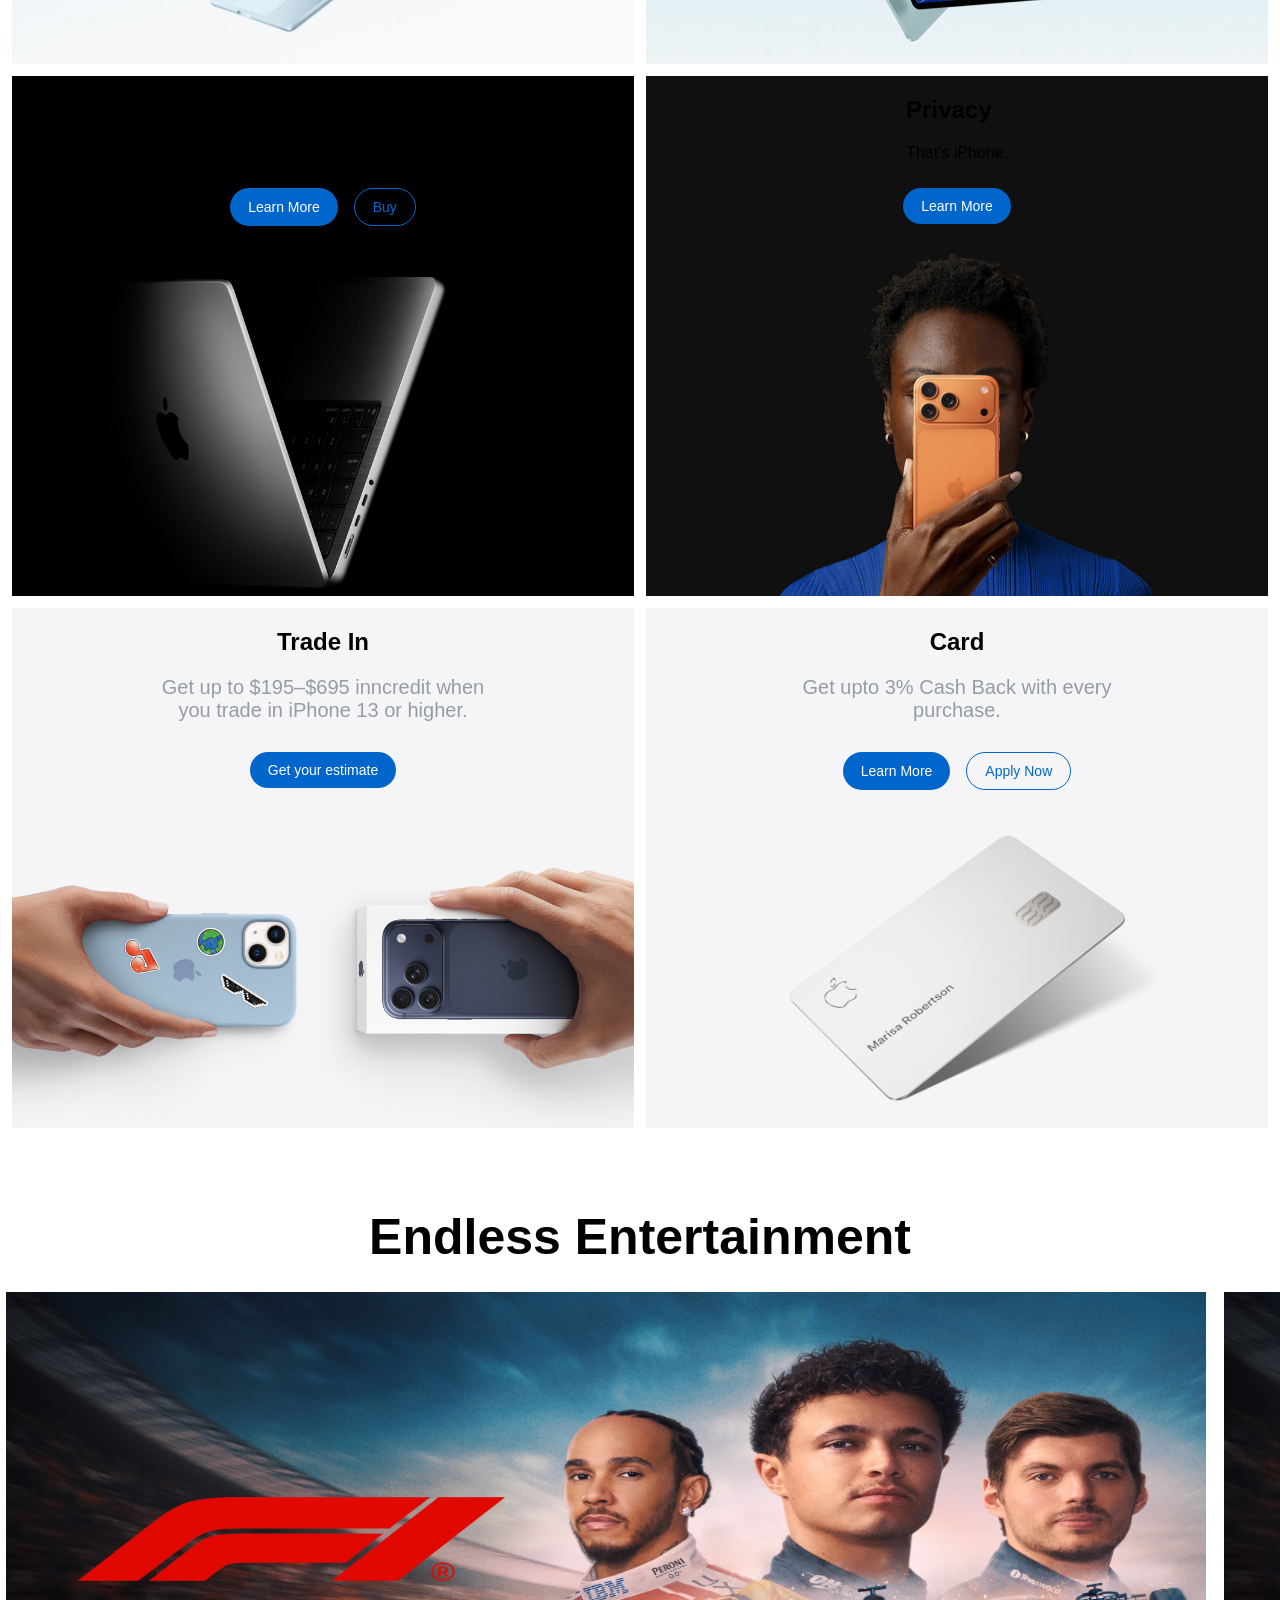
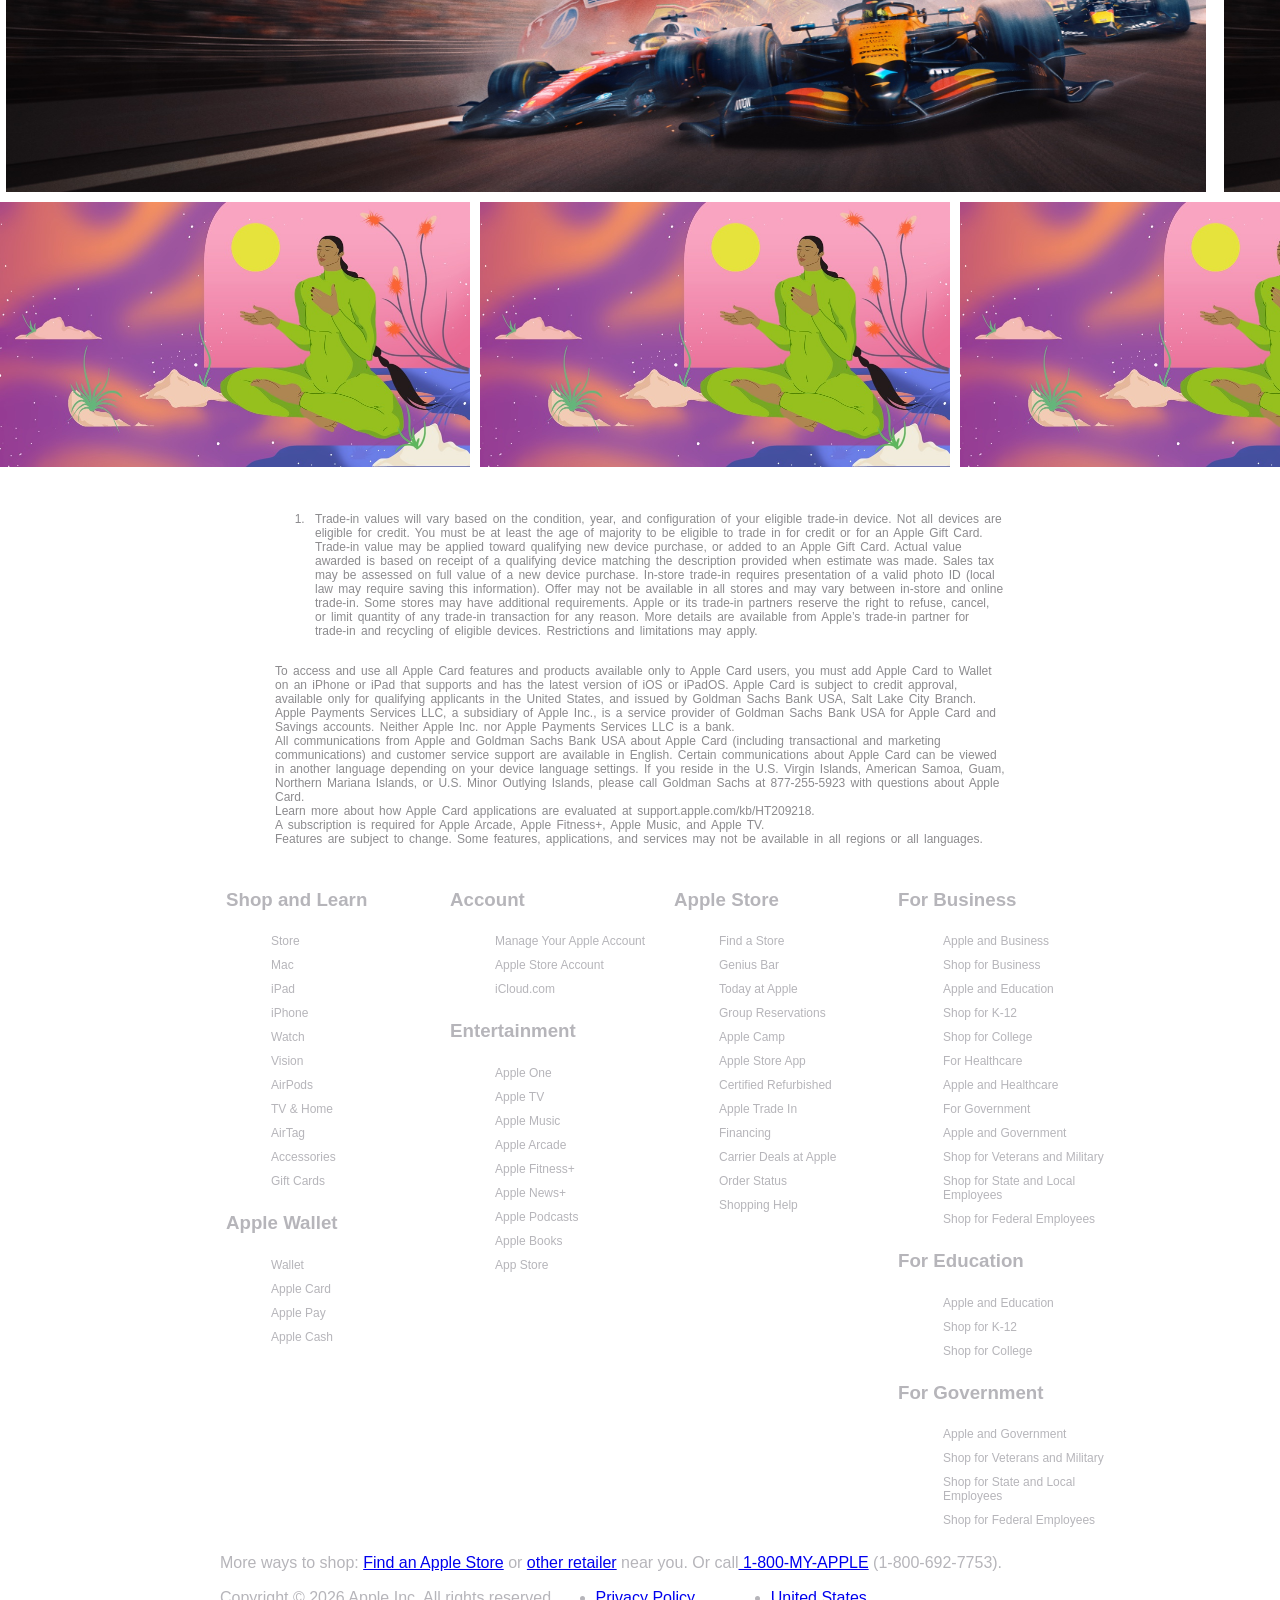
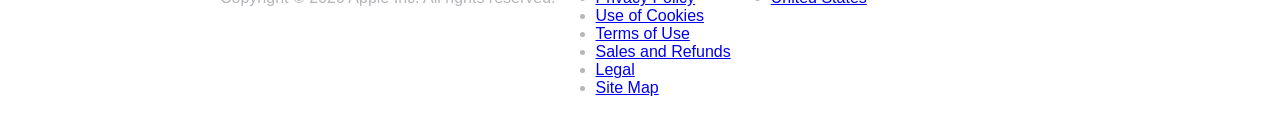
==== commit 15ceaee7: "little bit of everything" ====
--- a/html/index.html
+++ b/html/index.html
@@ -18,67 +18,474 @@
 </head>
 <body>
     <header>
-        <div class="container">
             <nav class="navbar">
                 <div class="logo">
-                    <a href="#">Banana</a>
+                    <a href="#hero">Banana</a>
                 </div>
                 <div class="navlinks">
                     <ul>
                         <li class="storeitem">
                             <a href=#>Store</a>
                             <div class="storedropdown">
-                                <div class="column">
-                                    <h4>Shop</h4>
-                                    <div class="columnitems">
-                                    <a href="#">Shop the Latest</a>
-                                    <a href="#">Mac</a>
-                                    <a href="#">iPad</a>
-                                    <a href="#">Apple Vison</a>
-                                    <a href="#">Apple Vison Pro</a>
-                                    <a href="#">AirPods</a>
-                                    <a href="#">Accessories</a>
-                                    </div>
-                                </div>
-                                <div class="column">
-                                    <h4>Quick Links</h4>
-                                    <div class="columnitems">
-                                    <a href="#">Find a Store</a>
-                                    <a href="#">Order Status</a>
-                                    <a href="#">Apple Tradein</a>
-                                    <a href="#">Financing</a>
-                                    </div>
-                                </div>
-                                <div class="column">
-                                    <h4>Shop Special Stores</h4>
-                                    <div class="columnitems">
-                                    <a href="#">Certified refurbished</a>
-                                    <a href="#">Education</a>
-                                    <a href="#">Business</a>
-                                    <a href="#">Government</a>
-                                    </div>
-                                </div>
-                            </div>
-                        </li>
-                        <li><a href=#>Mac</a></li>
-                        <li><a href=#>iPhone</a></li>
-                        <li><a href=#>iPad</a></li>
-                        <li><a href=#>Watch</a></li>
-                        <li><a href=#>Vison</a></li>
-                        <li><a href=#>AirPods</a></li>
-                        <li><a href=#>TV & Home</a></li>
-                        <li><a href=#>Entertainment</a></li>
-                        <li><a href=#>Accessories</a></li>
-                        <li><a href=#>Support</a></li>
+                            <div class="storedropdown_container">
+                                <div class="column">
+                                    <p>Shop</p>
+                                    <div class="columnitems">
+                                    <a id="big" href="#">Shop the Latest</a>
+                                    <a id="big" href="#">Mac</a>
+                                    <a id="big" href="#">iPad</a>
+                                    <a id="big" href="#">Apple Vison</a>
+                                    <a id="big" href="#">Apple Vison Pro</a>
+                                    <a id="big" href="#">AirPods</a>
+                                    <a id="big" href="#">Accessories</a>
+                                    </div>
+                                </div>
+                                <div class="column">
+                                    <p>Quick Links</p>
+                                    <div class="columnitems">
+                                    <a id="small" href="#">Find a Store</a>
+                                    <a id="small" href="#">Order Status</a>
+                                    <a id="small" href="#">Apple Tradein</a>
+                                    <a id="small" href="#">Financing</a>
+                                    </div>
+                                </div>
+                                <div class="column">
+                                    <p>Shop Special Stores</p>
+                                    <div class="columnitems">
+                                    <a id="small" href="#">Certified refurbished</a>
+                                    <a id="small" href="#">Education</a>
+                                    <a id="small" href="#">Business</a>
+                                    <a id="small" href="#">Government</a>
+                                    </div>
+                                </div>
+                            </div>
+                            </div>
+                        </li>
+                    
+                        <li class="storeitem">
+                            <a href=#>Mac</a>
+                            <div class="storedropdown">
+                            <div class="storedropdown_container">
+                                <div class="column">
+                                    <p>Shop</p>
+                                    <div class="columnitems">
+                                    <a id="big" href="#">Shop the Latest</a>
+                                    <a id="big" href="#">Mac</a>
+                                    <a id="big" href="#">iPad</a>
+                                    <a id="big" href="#">Apple Vison</a>
+                                    <a id="big" href="#">Apple Vison Pro</a>
+                                    <a id="big" href="#">AirPods</a>
+                                    <a id="big" href="#">Accessories</a>
+                                    </div>
+                                </div>
+                                <div class="column">
+                                    <p>Quick Links</p>
+                                    <div class="columnitems">
+                                    <a id="small" href="#">Find a Store</a>
+                                    <a id="small" href="#">Order Status</a>
+                                    <a id="small" href="#">Apple Tradein</a>
+                                    <a id="small" href="#">Financing</a>
+                                    </div>
+                                </div>
+                                <div class="column">
+                                    <p>Shop Special Stores</p>
+                                    <div class="columnitems">
+                                    <a id="small" href="#">Certified refurbished</a>
+                                    <a id="small" href="#">Education</a>
+                                    <a id="small" href="#">Business</a>
+                                    <a id="small" href="#">Government</a>
+                                    </div>
+                                </div>
+                            </div>
+                            </div>
+                        </li>
+                        <li class="storeitem">
+                            <a href=#>iPhone</a>
+                        <div class="storedropdown">
+                            <div class="storedropdown_container">
+                                <div class="column">
+                                    <p>Shop</p>
+                                    <div class="columnitems">
+                                    <a id="big" href="#">Shop the Latest</a>
+                                    <a id="big" href="#">Mac</a>
+                                    <a id="big" href="#">iPad</a>
+                                    <a id="big" href="#">Apple Vison</a>
+                                    <a id="big" href="#">Apple Vison Pro</a>
+                                    <a id="big" href="#">AirPods</a>
+                                    <a id="big" href="#">Accessories</a>
+                                    </div>
+                                </div>
+                                <div class="column">
+                                    <p>Quick Links</p>
+                                    <div class="columnitems">
+                                    <a id="small" href="#">Find a Store</a>
+                                    <a id="small" href="#">Order Status</a>
+                                    <a id="small" href="#">Apple Tradein</a>
+                                    <a id="small" href="#">Financing</a>
+                                    </div>
+                                </div>
+                                <div class="column">
+                                    <p>Shop Special Stores</p>
+                                    <div class="columnitems">
+                                    <a id="small" href="#">Certified refurbished</a>
+                                    <a id="small" href="#">Education</a>
+                                    <a id="small" href="#">Business</a>
+                                    <a id="small" href="#">Government</a>
+                                    </div>
+                                </div>
+                            </div>
+                            </div>
+                        </li>
+                        <li class="storeitem">
+                            <a href=#>iPad</a>
+                        <div class="storedropdown">
+                            <div class="storedropdown_container">
+                                <div class="column">
+                                    <p>Shop</p>
+                                    <div class="columnitems">
+                                    <a id="big" href="#">Shop the Latest</a>
+                                    <a id="big" href="#">Mac</a>
+                                    <a id="big" href="#">iPad</a>
+                                    <a id="big" href="#">Apple Vison</a>
+                                    <a id="big" href="#">Apple Vison Pro</a>
+                                    <a id="big" href="#">AirPods</a>
+                                    <a id="big" href="#">Accessories</a>
+                                    </div>
+                                </div>
+                                <div class="column">
+                                    <p>Quick Links</p>
+                                    <div class="columnitems">
+                                    <a id="small" href="#">Find a Store</a>
+                                    <a id="small" href="#">Order Status</a>
+                                    <a id="small" href="#">Apple Tradein</a>
+                                    <a id="small" href="#">Financing</a>
+                                    </div>
+                                </div>
+                                <div class="column">
+                                    <p>Shop Special Stores</p>
+                                    <div class="columnitems">
+                                    <a id="small" href="#">Certified refurbished</a>
+                                    <a id="small" href="#">Education</a>
+                                    <a id="small" href="#">Business</a>
+                                    <a id="small" href="#">Government</a>
+                                    </div>
+                                </div>
+                            </div>
+                            </div>
+                        </li>
+                        <li class="storeitem">
+                            <a href=#>Watch</a>
+                        <div class="storedropdown">
+                            <div class="storedropdown_container">
+                                <div class="column">
+                                    <p>Shop</p>
+                                    <div class="columnitems">
+                                    <a id="big" href="#">Shop the Latest</a>
+                                    <a id="big" href="#">Mac</a>
+                                    <a id="big" href="#">iPad</a>
+                                    <a id="big" href="#">Apple Vison</a>
+                                    <a id="big" href="#">Apple Vison Pro</a>
+                                    <a id="big" href="#">AirPods</a>
+                                    <a id="big" href="#">Accessories</a>
+                                    </div>
+                                </div>
+                                <div class="column">
+                                    <p>Quick Links</p>
+                                    <div class="columnitems">
+                                    <a id="small" href="#">Find a Store</a>
+                                    <a id="small" href="#">Order Status</a>
+                                    <a id="small" href="#">Apple Tradein</a>
+                                    <a id="small" href="#">Financing</a>
+                                    </div>
+                                </div>
+                                <div class="column">
+                                    <p>Shop Special Stores</p>
+                                    <div class="columnitems">
+                                    <a id="small" href="#">Certified refurbished</a>
+                                    <a id="small" href="#">Education</a>
+                                    <a id="small" href="#">Business</a>
+                                    <a id="small" href="#">Government</a>
+                                    </div>
+                                </div>
+                            </div>
+                            </div>
+                        </li>
+                        <li class="storeitem">
+                            <a href=#>Vison</a>
+                        <div class="storedropdown">
+                            <div class="storedropdown_container">
+                                <div class="column">
+                                    <p>Shop</p>
+                                    <div class="columnitems">
+                                    <a id="big" href="#">Shop the Latest</a>
+                                    <a id="big" href="#">Mac</a>
+                                    <a id="big" href="#">iPad</a>
+                                    <a id="big" href="#">Apple Vison</a>
+                                    <a id="big" href="#">Apple Vison Pro</a>
+                                    <a id="big" href="#">AirPods</a>
+                                    <a id="big" href="#">Accessories</a>
+                                    </div>
+                                </div>
+                                <div class="column">
+                                    <p>Quick Links</p>
+                                    <div class="columnitems">
+                                    <a id="small" href="#">Find a Store</a>
+                                    <a id="small" href="#">Order Status</a>
+                                    <a id="small" href="#">Apple Tradein</a>
+                                    <a id="small" href="#">Financing</a>
+                                    </div>
+                                </div>
+                                <div class="column">
+                                    <p>Shop Special Stores</p>
+                                    <div class="columnitems">
+                                    <a id="small" href="#">Certified refurbished</a>
+                                    <a id="small" href="#">Education</a>
+                                    <a id="small" href="#">Business</a>
+                                    <a id="small" href="#">Government</a>
+                                    </div>
+                                </div>
+                            </div>
+                            </div>
+                        </li>
+                        <li class="storeitem">
+                            <a href=#>AirPods</a>
+                        <div class="storedropdown">
+                            <div class="storedropdown_container">
+                                <div class="column">
+                                    <p>Shop</p>
+                                    <div class="columnitems">
+                                    <a id="big" href="#">Shop the Latest</a>
+                                    <a id="big" href="#">Mac</a>
+                                    <a id="big" href="#">iPad</a>
+                                    <a id="big" href="#">Apple Vison</a>
+                                    <a id="big" href="#">Apple Vison Pro</a>
+                                    <a id="big" href="#">AirPods</a>
+                                    <a id="big" href="#">Accessories</a>
+                                    </div>
+                                </div>
+                                <div class="column">
+                                    <p>Quick Links</p>
+                                    <div class="columnitems">
+                                    <a id="small" href="#">Find a Store</a>
+                                    <a id="small" href="#">Order Status</a>
+                                    <a id="small" href="#">Apple Tradein</a>
+                                    <a id="small" href="#">Financing</a>
+                                    </div>
+                                </div>
+                                <div class="column">
+                                    <p>Shop Special Stores</p>
+                                    <div class="columnitems">
+                                    <a id="small" href="#">Certified refurbished</a>
+                                    <a id="small" href="#">Education</a>
+                                    <a id="small" href="#">Business</a>
+                                    <a id="small" href="#">Government</a>
+                                    </div>
+                                </div>
+                            </div>
+                            </div>
+                        </li>
+                        <li class="storeitem">
+                            <a href=#>TV & Home</a>
+                        <div class="storedropdown">
+                            <div class="storedropdown_container">
+                                <div class="column">
+                                    <p>Shop</p>
+                                    <div class="columnitems">
+                                    <a id="big" href="#">Shop the Latest</a>
+                                    <a id="big" href="#">Mac</a>
+                                    <a id="big" href="#">iPad</a>
+                                    <a id="big" href="#">Apple Vison</a>
+                                    <a id="big" href="#">Apple Vison Pro</a>
+                                    <a id="big" href="#">AirPods</a>
+                                    <a id="big" href="#">Accessories</a>
+                                    </div>
+                                </div>
+                                <div class="column">
+                                    <p>Quick Links</p>
+                                    <div class="columnitems">
+                                    <a id="small" href="#">Find a Store</a>
+                                    <a id="small" href="#">Order Status</a>
+                                    <a id="small" href="#">Apple Tradein</a>
+                                    <a id="small" href="#">Financing</a>
+                                    </div>
+                                </div>
+                                <div class="column">
+                                    <p>Shop Special Stores</p>
+                                    <div class="columnitems">
+                                    <a id="small" href="#">Certified refurbished</a>
+                                    <a id="small" href="#">Education</a>
+                                    <a id="small" href="#">Business</a>
+                                    <a id="small" href="#">Government</a>
+                                    </div>
+                                </div>
+                            </div>
+                            </div>
+                        </li>
+                        <li class="storeitem">
+                            <a href=#>Entertainment</a>
+                        <div class="storedropdown">
+                            <div class="storedropdown_container">
+                                <div class="column">
+                                    <p>Shop</p>
+                                    <div class="columnitems">
+                                    <a id="big" href="#">Shop the Latest</a>
+                                    <a id="big" href="#">Mac</a>
+                                    <a id="big" href="#">iPad</a>
+                                    <a id="big" href="#">Apple Vison</a>
+                                    <a id="big" href="#">Apple Vison Pro</a>
+                                    <a id="big" href="#">AirPods</a>
+                                    <a id="big" href="#">Accessories</a>
+                                    </div>
+                                </div>
+                                <div class="column">
+                                    <p>Quick Links</p>
+                                    <div class="columnitems">
+                                    <a id="small" href="#">Find a Store</a>
+                                    <a id="small" href="#">Order Status</a>
+                                    <a id="small" href="#">Apple Tradein</a>
+                                    <a id="small" href="#">Financing</a>
+                                    </div>
+                                </div>
+                                <div class="column">
+                                    <p>Shop Special Stores</p>
+                                    <div class="columnitems">
+                                    <a id="small" href="#">Certified refurbished</a>
+                                    <a id="small" href="#">Education</a>
+                                    <a id="small" href="#">Business</a>
+                                    <a id="small" href="#">Government</a>
+                                    </div>
+                                </div>
+                            </div>
+                            </div>
+                        </li>
+                        <li class="storeitem">
+                            <a href=#>Accessories</a><div class="storedropdown">
+                            <div class="storedropdown_container">
+                                <div class="column">
+                                    <p>Shop</p>
+                                    <div class="columnitems">
+                                    <a id="big" href="#">Shop the Latest</a>
+                                    <a id="big" href="#">Mac</a>
+                                    <a id="big" href="#">iPad</a>
+                                    <a id="big" href="#">Apple Vison</a>
+                                    <a id="big" href="#">Apple Vison Pro</a>
+                                    <a id="big" href="#">AirPods</a>
+                                    <a id="big" href="#">Accessories</a>
+                                    </div>
+                                </div>
+                                <div class="column">
+                                    <p>Quick Links</p>
+                                    <div class="columnitems">
+                                    <a id="small" href="#">Find a Store</a>
+                                    <a id="small" href="#">Order Status</a>
+                                    <a id="small" href="#">Apple Tradein</a>
+                                    <a id="small" href="#">Financing</a>
+                                    </div>
+                                </div>
+                                <div class="column">
+                                    <p>Shop Special Stores</p>
+                                    <div class="columnitems">
+                                    <a id="small" href="#">Certified refurbished</a>
+                                    <a id="small" href="#">Education</a>
+                                    <a id="small" href="#">Business</a>
+                                    <a id="small" href="#">Government</a>
+                                    </div>
+                                </div>
+                            </div>
+                            </div>
+                        </li>
+                        <li class="storeitem">
+                            <a href=#>Support</a>
+                        <div class="storedropdown">
+                            <div class="storedropdown_container">
+                                <div class="column">
+                                    <p>Shop</p>
+                                    <div class="columnitems">
+                                    <a id="big" href="#">Shop the Latest</a>
+                                    <a id="big" href="#">Mac</a>
+                                    <a id="big" href="#">iPad</a>
+                                    <a id="big" href="#">Apple Vison</a>
+                                    <a id="big" href="#">Apple Vison Pro</a>
+                                    <a id="big" href="#">AirPods</a>
+                                    <a id="big" href="#">Accessories</a>
+                                    </div>
+                                </div>
+                                <div class="column">
+                                    <p>Quick Links</p>
+                                    <div class="columnitems">
+                                    <a id="small" href="#">Find a Store</a>
+                                    <a id="small" href="#">Order Status</a>
+                                    <a id="small" href="#">Apple Tradein</a>
+                                    <a id="small" href="#">Financing</a>
+                                    </div>
+                                </div>
+                                <div class="column">
+                                    <p>Shop Special Stores</p>
+                                    <div class="columnitems">
+                                    <a id="small" href="#">Certified refurbished</a>
+                                    <a id="small" href="#">Education</a>
+                                    <a id="small" href="#">Business</a>
+                                    <a id="small" href="#">Government</a>
+                                    </div>
+                                </div>
+                            </div>
+                            </div>
+                        </li>
                     </ul>
                 </div>
                 <div class="icons">
-                    <a href=#>Shop</a>
-                    <a href=#>Cart</a>
+                <div class="storeitem">
+                    <svg xmlns="http://www.w3.org/2000/svg" height="18" fill="none" viewBox="0 0 24 24" stroke-width="2" stroke="currentColor" class="size-6">
+                    <path stroke-linecap="round" stroke-linejoin="round" d="m21 21-5.197-5.197m0 0A7.5 7.5 0 1 0 5.196 5.196a7.5 7.5 0 0 0 10.607 10.607Z" />
+                    </svg>
+                      <div class="storedropdown">
+                            <div class="storedropdown_container">
+                                <div class="column">
+                                    <p>Shop</p>
+                                    <div class="columnitems">
+                                    <a id="big" href="#">Shop the Latest</a>
+                                    <a id="big" href="#">Mac</a>
+                                    <a id="big" href="#">iPad</a>
+                                    <a id="big" href="#">Apple Vison</a>
+                                    <a id="big" href="#">Apple Vison Pro</a>
+                                    <a id="big" href="#">AirPods</a>
+                                    <a id="big" href="#">Accessories</a>
+                                    </div>
+                                </div>
+                                <div class="column">
+                                    <p>Quick Links</p>
+                                    <div class="columnitems">
+                                    <a id="small" href="#">Find a Store</a>
+                                    <a id="small" href="#">Order Status</a>
+                                    <a id="small" href="#">Apple Tradein</a>
+                                    <a id="small" href="#">Financing</a>
+                                    </div>
+                                </div>
+                                <div class="column">
+                                    <p>Shop Special Stores</p>
+                                    <div class="columnitems">
+                                    <a id="small" href="#">Certified refurbished</a>
+                                    <a id="small" href="#">Education</a>
+                                    <a id="small" href="#">Business</a>
+                                    <a id="small" href="#">Government</a>
+                                    </div>
+                                </div>
+                            </div>
+                            </div>
+                </div>
+                <div class="svgicons">
+                    <svg xmlns="http://www.w3.org/2000/svg" height="18" fill="none" viewBox="0 0 24 24" stroke-width="1.5" stroke="currentColor" class="size-6">
+                    <path stroke-linecap="round" stroke-linejoin="round" d="M15.75 10.5V6a3.75 3.75 0 1 0-7.5 0v4.5m11.356-1.993 1.263 12c.07.665-.45 1.243-1.119 1.243H4.25a1.125 1.125 0 0 1-1.12-1.243l1.264-12A1.125 1.125 0 0 1 5.513 7.5h12.974c.576 0 1.059.435 1.119 1.007ZM8.625 10.5a.375.375 0 1 1-.75 0 .375.375 0 0 1 .75 0Zm7.5 0a.375.375 0 1 1-.75 0 .375.375 0 0 1 .75 0Z" />
+                    </svg>
+                </div>    
+
+                   
                 </div>
             </nav>
-        </div>
+       
     </header>
+    <div class="backdrop"></div>
+    <!-- for blur backdrop during dropdown, visibility:hidden -->
 
     <main class="main">
         <section class="hero" id="hero">
@@ -97,7 +504,7 @@
             </div>
         
             <div class="herorow">
-                <div class="titlewrapper_fathersday" style="background-image: url(/images/heroappleforcollege.jpg);">
+                <div class="titlewrapper_fathersday" style="background-image: url(/images/fatherday.jpg);">
                     <a href="#"></a>
                     <div class="titlecontent">
                         <div class="titlecontenttypography">
--- a/css/header.css
+++ b/css/header.css
@@ -4,14 +4,15 @@
     left: 0;
     width: 100%;
     z-index: 999;
-    height: 30px;
-    font-size: 13px;
-    background: transparent;
+    height: 40px;
+    font-size: 12px;
+    background: rgba(34, 34, 36, 0.856);
+    backdrop-filter: blur(20px);
+    transition: background 0.3s ease, backdrop-filter 0.3s ease;
 }
-
 nav{
     display: flex;
-    background-color: transparent;
+    background: transparent;
     width: 100%;
 }
 .navbar{
@@ -20,7 +21,7 @@
     justify-content: space-between;
     align-items: center;
     gap: 16px;
-    padding: 5px 0;
+    padding: 10px 0;
     width: 100%;
     background: transparent;
 }
@@ -36,7 +37,7 @@
     display: flex;
     flex-wrap: nowrap;
     list-style: none;
-    gap:70px;
+    gap:45px;
     width: auto;
     justify-content: flex-start;
     padding: 0;
@@ -49,12 +50,10 @@
     text-decoration: none;
 }
 .logo{
-    
     display: flex;
     align-items: center;
 }
 .logo a{
-    
     text-decoration: none;
     gap:20px;
     color: #b6b5ba;
@@ -63,6 +62,7 @@
 .icons{
     display: flex;
     align-items: center;
+    gap: 10px;
 }
 .icons a{
     text-decoration: none;
@@ -70,27 +70,91 @@
     color: #b6b5ba;
     opacity: 60%;
 }
+
+/* dropdowns */
 .storedropdown {
-    display: none;
-    background-color: transparent;
+    display: flex;
+    opacity: 0;
+    visibility: hidden;
+    pointer-events: none;
+    background: rgba(34, 34, 36, 0.8);
     position: absolute;
-    z-index: 10;
-    left: 0%;
-    border-radius: 7px;
+    top: 100%;
+    left: 0;
+    z-index: 999;
     overflow: hidden;
     width: 100vw;
     max-width: 100vw;
+    transform: translateY(-25px);
+    transition: opacity 0.25s ease, transform 0.25s ease, background 0.25s ease;
 }
 
-.storeitem:hover .store-dropdown {
-    display: block; /* shows on hover */
+/* :hover is mouse and :focus-within is keyboard. Same behavior, different input method. */
+.storeitem:hover .storedropdown,
+.storeitem:focus-within .storedropdown {
+    opacity: 1;
+    visibility: visible;
+    pointer-events: auto;
+    background: rgb(31, 31, 32);
+    transform: translateY(0);
 }
-.storedropdown .column{
-    display: grid;
-    grid-template-columns: repeat(2, minmax(0, 1fr));
-    gap: 1rem;
+
+.storedropdown_container{
+    display: flex;
+    flex-direction: row;
+    margin-left: calc(0% + 290px);
+    padding-bottom: 80px;
+    gap: 40px;
+    margin-top: 12px;
 }
+header:has(.storeitem:hover){
+    background: rgba(31, 31, 32, 1);
+}
+
 .column .columnitems{
     display: flex;
     flex-direction: column;
+}
+.columnitems a#big{
+    font-size: 25px;
+    font-weight: 550;
+    word-spacing: 0.5px;
+    padding: 6px;
+}
+.columnitems a#small{
+    font-size: 12px;
+    font-weight: 600;
+    word-spacing: 0.5px;
+    padding: 4px;
+}
+/* backdrop */
+.backdrop{
+    position: fixed;
+    z-index: 998;
+    height: 100%;
+    width: 100%;
+    backdrop-filter: blur(25px);
+    background: rgba(0, 0, 0, 0.2);
+    opacity: 0;
+    visibility: hidden;
+    pointer-events: none;
+    transition: opacity 0.25s ease, visibility 0.25s ease, background 0.25s ease;
+}
+header:has(.storeitem:hover) ~ .backdrop {
+    opacity: 1;
+    visibility: visible;
+    pointer-events: auto;
+}
+/* svg icons */
+svg{
+    display: flex;
+    padding: 0 4px; 
+}
+svg:hover .storedropdown{
+    
+    opacity: 1;
+    visibility: visible;
+    pointer-events: auto;
+    background: rgb(31, 31, 32);
+    transform: translateY(0);
 }
--- a/css/hero.css
+++ b/css/hero.css
@@ -31,9 +31,10 @@
     align-items: flex-start;
     max-width: 100%;
     min-height: 520px;
-    background-size: cover;
+    background-size:cover;
     background-position: center;
     background-repeat: no-repeat;
+    width: 100%;
   
 }
 .hero .titlewrapper_fathersday{
@@ -54,12 +55,12 @@
     align-items: center;
     flex-direction: column;
     gap: 10px;
-    margin-top: 18px;
+    margin-top: 25px;
 }
 
 .hero .titlecontenttypography h1{
-    font-size: 70px;
-    font-weight: 600;
+    font-size: 60px;
+    font-weight: 550;
     text-align: center;
     flex-wrap: wrap;
     color: #c7ced2 ;
@@ -93,7 +94,7 @@
     transition: background-color 0.2s ease, color 0.2s ease, transform 0.2s ease;
 }
 .titlebuttons button:hover{
-   background-color: #0066CC;
+   background-color: #1571cd;
    color: white;
 }
 .titlebuttons a{
@@ -103,7 +104,8 @@
 }
 .titlebuttons button:hover .heroshopiphone,
 .titlebuttons button:hover .herolearmore{
-    opacity: 0.9;
+    opacity: 0.8;
+
 }
 .herolearnmore{
     background: #0066CC;
@@ -112,5 +114,9 @@
 .heroshopiphone{
     background: transparent;
     color: #0066CC;
-    border: 1px;
+    border: 0.7px solid #0066CC !important;
 }
+.heroshopbutton{
+    background: #0066CC;
+    color: #fff;
+}
--- a/css/promo.css
+++ b/css/promo.css
@@ -2,6 +2,7 @@
     display: grid;
     grid-template-columns: repeat(2, minmax(0, 1fr));
     gap: 12px;
+    margin: 0 12px;
 }
 /* cards */
 .promo .titlewrappermacbookair{
@@ -40,8 +41,6 @@
     background-position: center;
     background-repeat: no-repeat;
     max-width: 100%;
-  
-    
     min-height: 520px;
 }
 .promo .titlewrappertradein{
@@ -60,11 +59,11 @@
     background-position: center;
     background-repeat: no-repeat;
     max-width: 100%;
-  
-
     min-height: 520px;
 }
+
 /* typography */
+
 .promo .titlecontent{
     display: flex;
     justify-content: center;
@@ -85,13 +84,7 @@
     text-align: center;
     color: #C8D8E0 ;
 }
-.image_macbookair{
-    width: 100%;
-    height: 280px;
-    background-size: cover;
-    background-position: center;
-    background-repeat: no-repeat;
-}
+
 .promo .titlecontenttypography_ipadair h1{
     font-size: 35x;
     font-weight: 500;
@@ -139,6 +132,6 @@
 .promobuy{
     background:transparent;
     color: #0066CC;
-    border: 1px solid #0066CC !important;
+    border: 0.7px solid #0066CC !important;
     border-radius: 999px;
 }
--- a/css/footer.css
+++ b/css/footer.css
@@ -1,28 +1,12 @@
 
 footer{
+    
     margin-top: 40px;
     color: #b6b5ba;
 }
-.footernav{
-    display: flex;
+/* footer content */
 
-    width: 100%;
-}
-.footercolumn{
-    position: relative;
-    padding: 6px;
-    width: 100%;
-}
-.footercolumn_section_items li{
-    list-style: none;
-    font-size: 12px;
-    padding: 5px;
-}
 
-.footercolumn_section_items li a {
-    text-decoration: none;
-    color: inherit;
-}
 #footer_list_li1{
     
     font-size: 12px;
@@ -43,13 +27,50 @@
     word-spacing: 2px;
     font-weight: 20;
 }
+
+.footer_list{
+    margin: 12px 220px
+}
+
+/* footernav */
+
+.footernav{
+    display: flex;
+    margin-left: 220px;
+    margin-right: 220px;
+    border-top: 0.6px solid rgba(255, 255, 255, 0.203);
+    width: 70%;
+}
+
+.footercolumn{
+    position: relative;
+    padding: 6px;
+    width: 100%;
+}
+.footercolumn_section_items li{
+    list-style: none;
+    font-size: 12px;
+    padding: 5px;
+}
+
+.footercolumn_section_items li a {
+    text-decoration: none;
+    color: inherit;
+}
+
+/* end footer */
+.endfooter_shop{
+    margin-left: 220px;
+    margin-right: 220px;
+}
 .endfooter_legal{
     display: flex;
+    margin-left: 220px;
+    margin-right: 220px;
+    border-top: 0.6px solid rgba(255, 255, 255, 0.203);
+    width: 70%;
 }
 .endfooter_legallinks_items a{
     text-decoration: none;
     list-style: none;
-}
-.footer_list{
-    margin: 12px 220px
-}
+}
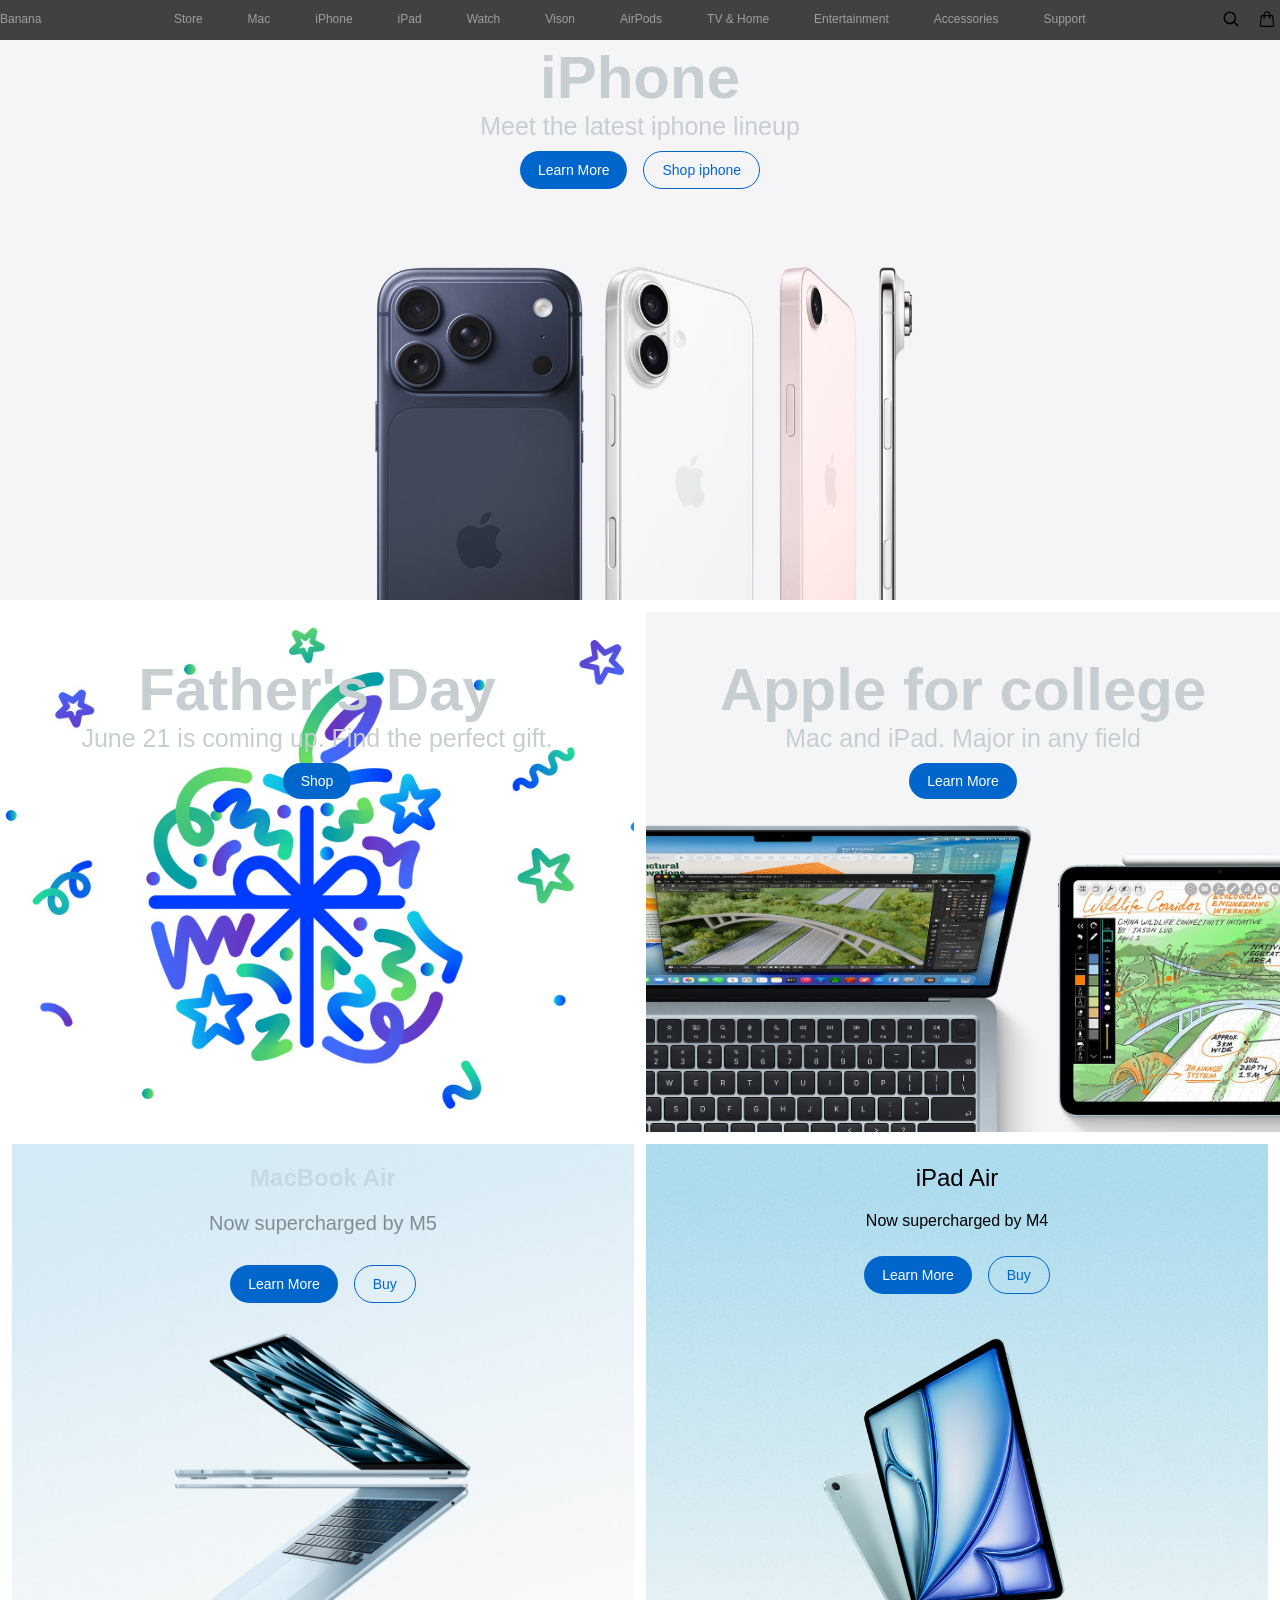
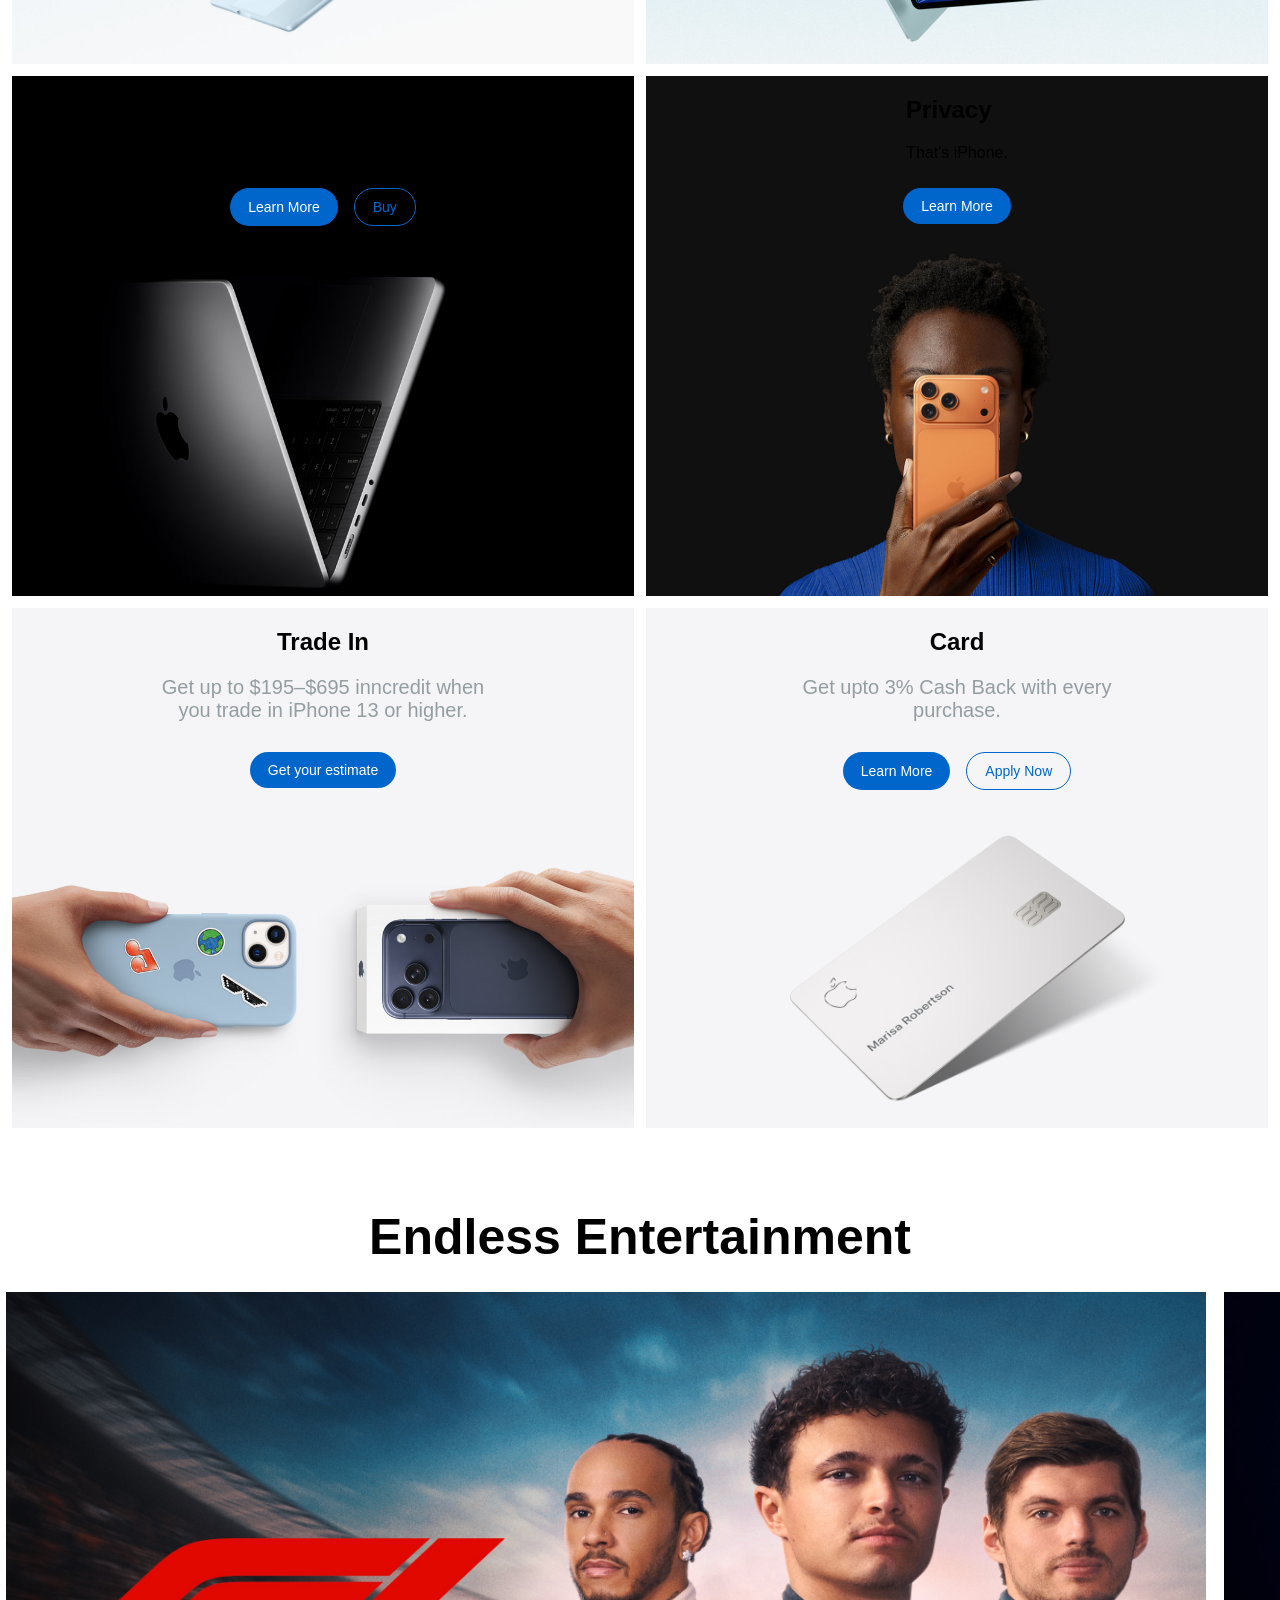
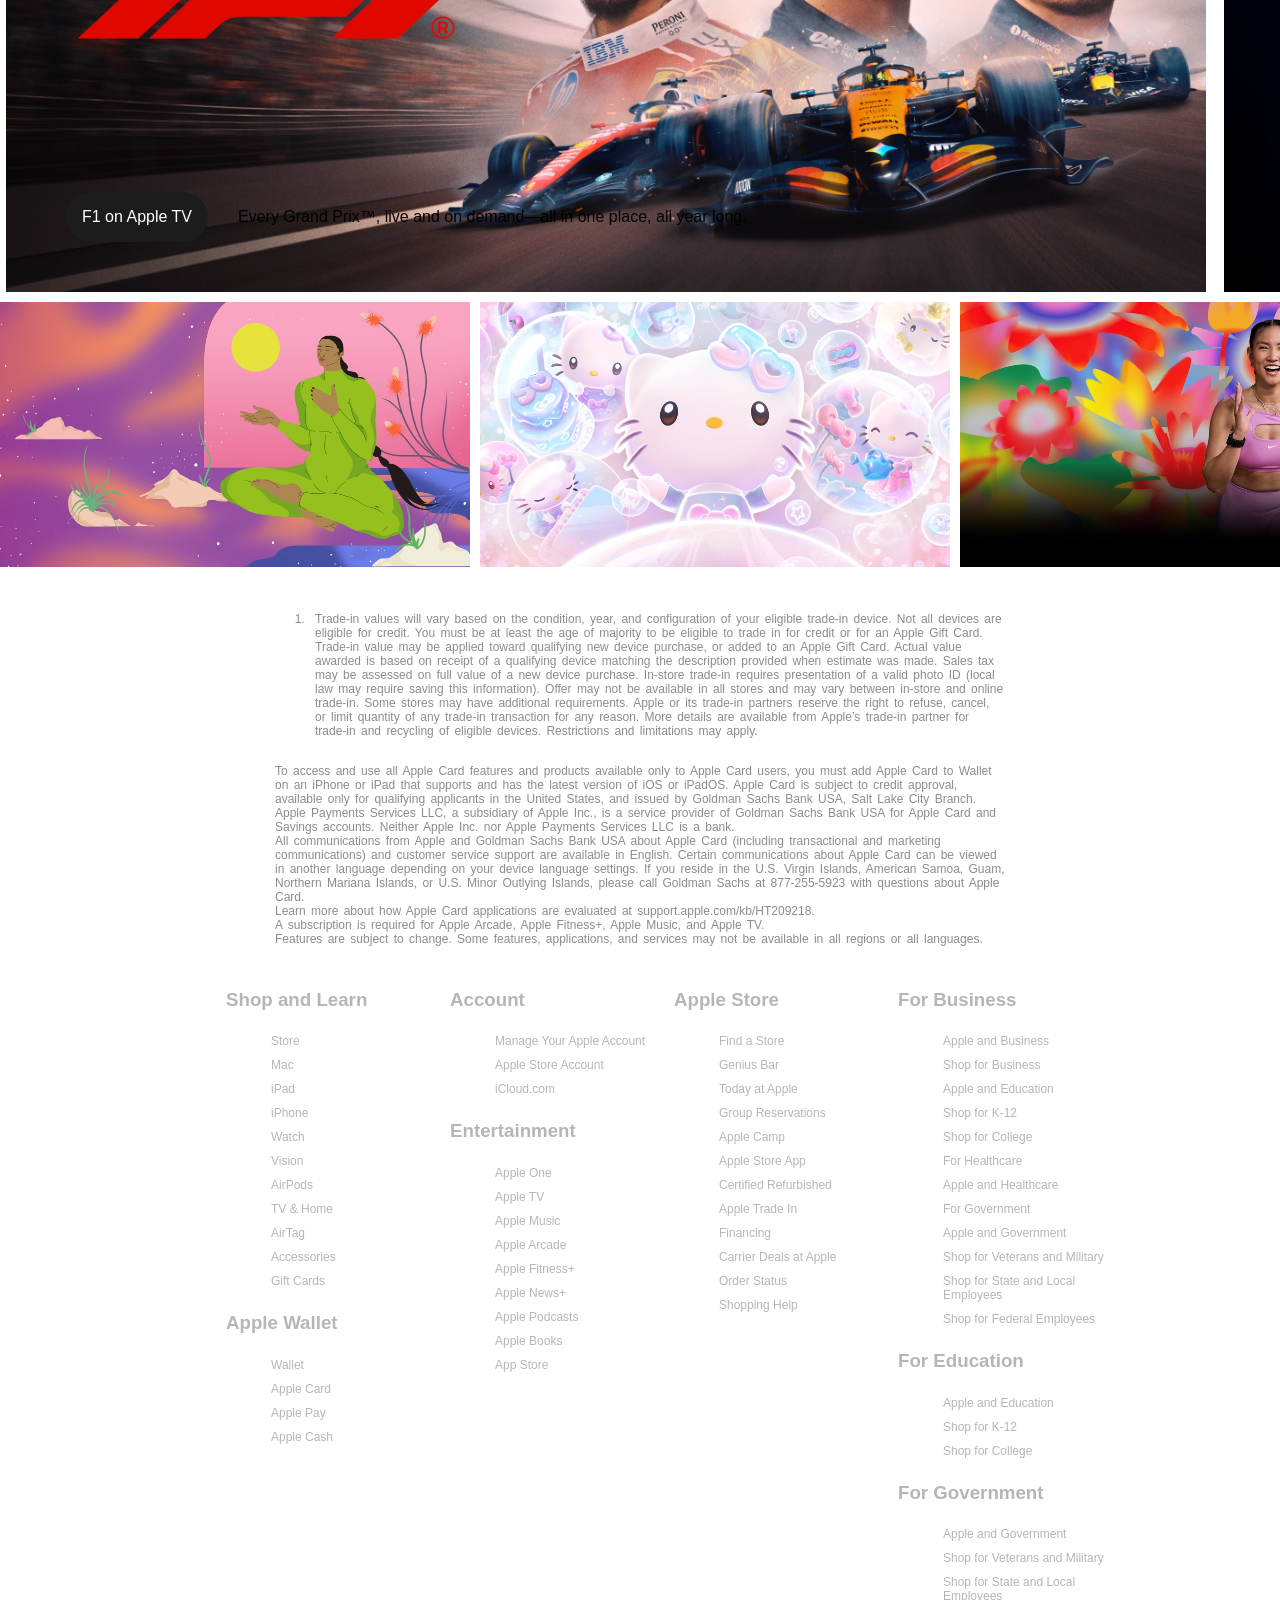
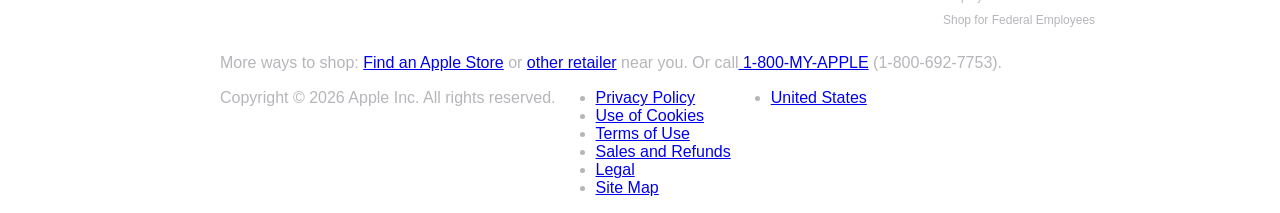
==== commit b7f527ec: "everything" ====
--- a/html/index.html
+++ b/html/index.html
@@ -20,42 +20,42 @@
     <header>
             <nav class="navbar">
                 <div class="logo">
-                    <a href="#hero">Banana</a>
+                    <a href="index.html">Banana</a>
                 </div>
                 <div class="navlinks">
                     <ul>
                         <li class="storeitem">
-                            <a href=#>Store</a>
+                            <a href="store.html">Store</a>
                             <div class="storedropdown">
                             <div class="storedropdown_container">
                                 <div class="column">
                                     <p>Shop</p>
                                     <div class="columnitems">
-                                    <a id="big" href="#">Shop the Latest</a>
-                                    <a id="big" href="#">Mac</a>
-                                    <a id="big" href="#">iPad</a>
-                                    <a id="big" href="#">Apple Vison</a>
-                                    <a id="big" href="#">Apple Vison Pro</a>
-                                    <a id="big" href="#">AirPods</a>
-                                    <a id="big" href="#">Accessories</a>
+                                    <a class="big" href="#">Shop the Latest</a>
+                                    <a class="big" href="#">Mac</a>
+                                    <a class="big" href="#">iPad</a>
+                                    <a class="big" href="#">Apple Vison</a>
+                                    <a class="big" href="#">Apple Vison Pro</a>
+                                    <a class="big" href="#">AirPods</a>
+                                    <a class="big" href="#">Accessories</a>
                                     </div>
                                 </div>
                                 <div class="column">
                                     <p>Quick Links</p>
                                     <div class="columnitems">
-                                    <a id="small" href="#">Find a Store</a>
-                                    <a id="small" href="#">Order Status</a>
-                                    <a id="small" href="#">Apple Tradein</a>
-                                    <a id="small" href="#">Financing</a>
+                                    <a class="small" href="#">Find a Store</a>
+                                    <a class="small" href="#">Order Status</a>
+                                    <a class="small" href="#">Apple Tradein</a>
+                                    <a class="small" href="#">Financing</a>
                                     </div>
                                 </div>
                                 <div class="column">
                                     <p>Shop Special Stores</p>
                                     <div class="columnitems">
-                                    <a id="small" href="#">Certified refurbished</a>
-                                    <a id="small" href="#">Education</a>
-                                    <a id="small" href="#">Business</a>
-                                    <a id="small" href="#">Government</a>
+                                    <a class="small" href="#">Certified refurbished</a>
+                                    <a class="small" href="#">Education</a>
+                                    <a class="small" href="#">Business</a>
+                                    <a class="small" href="#">Government</a>
                                     </div>
                                 </div>
                             </div>
@@ -67,33 +67,42 @@
                             <div class="storedropdown">
                             <div class="storedropdown_container">
                                 <div class="column">
-                                    <p>Shop</p>
-                                    <div class="columnitems">
-                                    <a id="big" href="#">Shop the Latest</a>
-                                    <a id="big" href="#">Mac</a>
-                                    <a id="big" href="#">iPad</a>
-                                    <a id="big" href="#">Apple Vison</a>
-                                    <a id="big" href="#">Apple Vison Pro</a>
-                                    <a id="big" href="#">AirPods</a>
-                                    <a id="big" href="#">Accessories</a>
-                                    </div>
-                                </div>
-                                <div class="column">
-                                    <p>Quick Links</p>
-                                    <div class="columnitems">
-                                    <a id="small" href="#">Find a Store</a>
-                                    <a id="small" href="#">Order Status</a>
-                                    <a id="small" href="#">Apple Tradein</a>
-                                    <a id="small" href="#">Financing</a>
+                                    <p>Explore Mac</p>
+                                    <div class="columnitems">
+                                        <a class="big" href="#">Explore All Mac</a>
+                                        <a class="big" href="#">MacBook Neo</a>
+                                        <a class="big" href="#">MacBook Air</a>
+                                        <a class="big" href="#">MacBook Pro</a>
+                                        <a class="big" href="#">iMac</a>
+                                        <a class="big" href="#">Mac mini</a>
+                                        <a class="big" href="#">Mac Studio</a>
+                                        <a class="big" href="#">Displays</a>
+                                    </div>
+                                </div>
+                                <div class="column">
+                                    <p>Shop Mac</p>
+                                    <div class="columnitems">
+                                        <a href="#" class="small">Shop Mac</a>
+                                        <a href="#" class="small">Help Me Choose</a>
+                                        <a href="#" class="small">Mac Accessories</a>
+                                        <a href="#" class="small">Apple Trade In</a>
+                                        <a href="#" class="small">Financing</a>
+                                        <a href="#" class="small">Personal Setup</a>
                                     </div>
                                 </div>
                                 <div class="column">
                                     <p>Shop Special Stores</p>
                                     <div class="columnitems">
-                                    <a id="small" href="#">Certified refurbished</a>
-                                    <a id="small" href="#">Education</a>
-                                    <a id="small" href="#">Business</a>
-                                    <a id="small" href="#">Government</a>
+                                    <a href="#" class="small">Mac Support</a>
+                                    <a href="#" class="small">AppleCare</a>
+                                    <a href="#" class="small">macOS 27 Preview</a>
+                                    <a href="#" class="small">Apple Intelligence</a>
+                                    <a href="#" class="small">Apps by Apple</a>
+                                    <a href="#" class="small">Apple Creator Studio</a>
+                                    <a href="#" class="small">Better with iPhone</a>
+                                    <a href="#" class="small">iCloud+</a>
+                                    <a href="#" class="small">Mac for Business</a>
+                                    <a href="#" class="small">Education</a>
                                     </div>
                                 </div>
                             </div>
@@ -104,33 +113,41 @@
                         <div class="storedropdown">
                             <div class="storedropdown_container">
                                 <div class="column">
-                                    <p>Shop</p>
-                                    <div class="columnitems">
-                                    <a id="big" href="#">Shop the Latest</a>
-                                    <a id="big" href="#">Mac</a>
-                                    <a id="big" href="#">iPad</a>
-                                    <a id="big" href="#">Apple Vison</a>
-                                    <a id="big" href="#">Apple Vison Pro</a>
-                                    <a id="big" href="#">AirPods</a>
-                                    <a id="big" href="#">Accessories</a>
-                                    </div>
-                                </div>
-                                <div class="column">
-                                    <p>Quick Links</p>
-                                    <div class="columnitems">
-                                    <a id="small" href="#">Find a Store</a>
-                                    <a id="small" href="#">Order Status</a>
-                                    <a id="small" href="#">Apple Tradein</a>
-                                    <a id="small" href="#">Financing</a>
-                                    </div>
-                                </div>
-                                <div class="column">
-                                    <p>Shop Special Stores</p>
-                                    <div class="columnitems">
-                                    <a id="small" href="#">Certified refurbished</a>
-                                    <a id="small" href="#">Education</a>
-                                    <a id="small" href="#">Business</a>
-                                    <a id="small" href="#">Government</a>
+                                    <p>Explore iPhones</p>
+                                    <div class="columnitems">
+                                    <a href="#" class="big">Explore All iPhone</a>
+                                    <a href="#" class="big">iPhone 17 Pro</a>
+                                    <a href="#" class="big">iPhone Air</a>
+                                    <a href="#" class="big">iPhone 17</a>
+                                    <a href="#" class="big">iPhone 17e</a>
+                                    <a href="#" class="big">iPhone 16</a>
+                                    <a href="#" class="small">Compare iPhone</a>
+                                    <a href="#" class="small">Switch from Android</a>
+                                    </div>
+                                </div>
+                                <div class="column">
+                                    <p>Shop iPhone</p>
+                                    <div class="columnitems">
+                                    <a href="#" class="small">Shop iPhone</a>
+                                    <a href="#" class="small">iPhone Accessories</a>
+                                    <a href="#" class="small">Apple Trade In</a>
+                                    <a href="#" class="small">Carrier Deals at Apple</a>
+                                    <a href="#" class="small">Financing</a>
+                                    <a href="#" class="small">Personal Setup</a>
+                                    </div>
+                                </div>
+                                <div class="column">
+                                    <p>More from iPhone</p>
+                                    <div class="columnitems">
+                                    <a href="#" class="small">iPhone Support</a>
+                                    <a href="#" class="small">AppleCare</a>
+                                    <a href="#" class="small">iOS 27 Preview</a>
+                                    <a href="#" class="small">Apple Intelligence</a>
+                                    <a href="#" class="small">Apps by Apple</a>
+                                    <a href="#" class="small">iPhone Privacy</a>
+                                    <a href="#" class="small">Better with Mac</a>
+                                    <a href="#" class="small">iCloud+</a>
+                                    <a href="#" class="small">Wallet, Pay, Card</a>
                                     </div>
                                 </div>
                             </div>
@@ -141,33 +158,39 @@
                         <div class="storedropdown">
                             <div class="storedropdown_container">
                                 <div class="column">
-                                    <p>Shop</p>
-                                    <div class="columnitems">
-                                    <a id="big" href="#">Shop the Latest</a>
-                                    <a id="big" href="#">Mac</a>
-                                    <a id="big" href="#">iPad</a>
-                                    <a id="big" href="#">Apple Vison</a>
-                                    <a id="big" href="#">Apple Vison Pro</a>
-                                    <a id="big" href="#">AirPods</a>
-                                    <a id="big" href="#">Accessories</a>
-                                    </div>
-                                </div>
-                                <div class="column">
-                                    <p>Quick Links</p>
-                                    <div class="columnitems">
-                                    <a id="small" href="#">Find a Store</a>
-                                    <a id="small" href="#">Order Status</a>
-                                    <a id="small" href="#">Apple Tradein</a>
-                                    <a id="small" href="#">Financing</a>
-                                    </div>
-                                </div>
-                                <div class="column">
-                                    <p>Shop Special Stores</p>
-                                    <div class="columnitems">
-                                    <a id="small" href="#">Certified refurbished</a>
-                                    <a id="small" href="#">Education</a>
-                                    <a id="small" href="#">Business</a>
-                                    <a id="small" href="#">Government</a>
+                                    <p>Explore iPad</p>
+                                    <div class="columnitems">
+                                    <a href="#" class="big">Explore All iPad</a>
+                                    <a href="#" class="big">iPad Pro</a>
+                                    <a href="#" class="big">iPad Air</a>
+                                    <a href="#" class="big">iPad</a>
+                                    <a href="#" class="big">iPad mini</a>
+                                    <a href="#" class="big">Apple Pencil</a>
+                                    <a href="#" class="big">Keyboards</a>
+                                    <a href="#" class="small">Compare iPad</a>
+                                    </div>
+                                </div>
+                                <div class="column">
+                                    <p>Shop iPad</p>
+                                    <div class="columnitems">
+                                    <a href="#" class="small">Shop iPad</a>
+                                    <a href="#" class="small">iPad Accessories</a>
+                                    <a href="#" class="small">Apple Trade In</a>
+                                    <a href="#" class="small">Financing</a>
+                                    <a href="#" class="small">Personal Setup</a>
+                                    </div>
+                                </div>
+                                <div class="column">
+                                    <p>More from iPad</p>
+                                    <div class="columnitems">
+                                    <a href="#" class="small">iPad Support</a>
+                                    <a href="#" class="small">AppleCare</a>
+                                    <a href="#" class="small">iPadOS 27 Preview</a>
+                                    <a href="#" class="small">Apple Intelligence</a>
+                                    <a href="#" class="small">Apps by Apple</a>
+                                    <a href="#" class="small">Apple Creator Studio</a>
+                                    <a href="#" class="small">iCloud+</a>
+                                    <a href="#" class="small">Education</a>
                                     </div>
                                 </div>
                             </div>
@@ -178,33 +201,39 @@
                         <div class="storedropdown">
                             <div class="storedropdown_container">
                                 <div class="column">
-                                    <p>Shop</p>
-                                    <div class="columnitems">
-                                    <a id="big" href="#">Shop the Latest</a>
-                                    <a id="big" href="#">Mac</a>
-                                    <a id="big" href="#">iPad</a>
-                                    <a id="big" href="#">Apple Vison</a>
-                                    <a id="big" href="#">Apple Vison Pro</a>
-                                    <a id="big" href="#">AirPods</a>
-                                    <a id="big" href="#">Accessories</a>
-                                    </div>
-                                </div>
-                                <div class="column">
-                                    <p>Quick Links</p>
-                                    <div class="columnitems">
-                                    <a id="small" href="#">Find a Store</a>
-                                    <a id="small" href="#">Order Status</a>
-                                    <a id="small" href="#">Apple Tradein</a>
-                                    <a id="small" href="#">Financing</a>
-                                    </div>
-                                </div>
-                                <div class="column">
-                                    <p>Shop Special Stores</p>
-                                    <div class="columnitems">
-                                    <a id="small" href="#">Certified refurbished</a>
-                                    <a id="small" href="#">Education</a>
-                                    <a id="small" href="#">Business</a>
-                                    <a id="small" href="#">Government</a>
+                                    <p>Explore Watch</p>
+                                    <div class="columnitems">
+                                    <a href="#" class="big">Explore All Apple Watch</a>
+                                    <a href="#" class="big">Apple Watch Series 11</a>
+                                    <a href="#" class="big">Apple Watch SE 3</a>
+                                    <a href="#" class="big">Apple Watch Ultra 3</a>
+                                    <a href="#" class="big">Apple Watch Nike</a>
+                                    <a href="#" class="big">Apple Watch Hermès</a>
+                                    <a href="#" class="small">Compare Watch</a>
+                                    <a href="#" class="small">Why Apple Watch</a>
+                                    </div>
+                                </div>
+                                <div class="column">
+                                    <p>Shop Watch</p>
+                                    <div class="columnitems">
+                                    <a href="#" class="small">Shop Apple Watch</a>
+                                    <a href="#" class="small">Apple Watch Bands</a>
+                                    <a href="#" class="small">Apple Watch Accessories</a>
+                                    <a href="#" class="small">Apple Trade In</a>
+                                    <a href="#" class="small">Financing</a>
+                                    <a href="#" class="small">Personal Setup</a>
+                                    </div>
+                                </div>
+                                <div class="column">
+                                    <p>More from Watch</p>
+                                    <div class="columnitems">
+                                    <a href="#" class="small">Apple Watch Support</a>
+                                    <a href="#" class="small">AppleCare</a>
+                                    <a href="#" class="small">watchOS 27 Preview</a>
+                                    <a href="#" class="small">Apple Watch For Your Kids</a>
+                                    <a href="#" class="small">Apps by Apple</a>
+                                    <a href="#" class="small">Apple Fitness+</a>
+                                    <a href="#" class="small">Education</a>
                                     </div>
                                 </div>
                             </div>
@@ -217,31 +246,31 @@
                                 <div class="column">
                                     <p>Shop</p>
                                     <div class="columnitems">
-                                    <a id="big" href="#">Shop the Latest</a>
-                                    <a id="big" href="#">Mac</a>
-                                    <a id="big" href="#">iPad</a>
-                                    <a id="big" href="#">Apple Vison</a>
-                                    <a id="big" href="#">Apple Vison Pro</a>
-                                    <a id="big" href="#">AirPods</a>
-                                    <a id="big" href="#">Accessories</a>
+                                    <a href="#" class="big">Shop the Latest</a>
+                                    <a href="#" class="big">Mac</a>
+                                    <a href="#" class="big">iPad</a>
+                                    <a href="#" class="big">Apple Vision</a>
+                                    <a href="#" class="big">Apple Vision Pro</a>
+                                    <a href="#" class="big">AirPods</a>
+                                    <a href="#" class="big">Accessories</a>
                                     </div>
                                 </div>
                                 <div class="column">
                                     <p>Quick Links</p>
                                     <div class="columnitems">
-                                    <a id="small" href="#">Find a Store</a>
-                                    <a id="small" href="#">Order Status</a>
-                                    <a id="small" href="#">Apple Tradein</a>
-                                    <a id="small" href="#">Financing</a>
+                                    <a href="#" class="small">Find a Store</a>
+                                    <a href="#" class="small">Order Status</a>
+                                    <a href="#" class="small">Apple Tradein</a>
+                                    <a href="#" class="small">Financing</a>
                                     </div>
                                 </div>
                                 <div class="column">
                                     <p>Shop Special Stores</p>
                                     <div class="columnitems">
-                                    <a id="small" href="#">Certified refurbished</a>
-                                    <a id="small" href="#">Education</a>
-                                    <a id="small" href="#">Business</a>
-                                    <a id="small" href="#">Government</a>
+                                    <a href="#" class="small">Certified Refurbished</a>
+                                    <a href="#" class="small">Education</a>
+                                    <a href="#" class="small">Business</a>
+                                    <a href="#" class="small">Government</a>
                                     </div>
                                 </div>
                             </div>
@@ -252,33 +281,30 @@
                         <div class="storedropdown">
                             <div class="storedropdown_container">
                                 <div class="column">
-                                    <p>Shop</p>
-                                    <div class="columnitems">
-                                    <a id="big" href="#">Shop the Latest</a>
-                                    <a id="big" href="#">Mac</a>
-                                    <a id="big" href="#">iPad</a>
-                                    <a id="big" href="#">Apple Vison</a>
-                                    <a id="big" href="#">Apple Vison Pro</a>
-                                    <a id="big" href="#">AirPods</a>
-                                    <a id="big" href="#">Accessories</a>
-                                    </div>
-                                </div>
-                                <div class="column">
-                                    <p>Quick Links</p>
-                                    <div class="columnitems">
-                                    <a id="small" href="#">Find a Store</a>
-                                    <a id="small" href="#">Order Status</a>
-                                    <a id="small" href="#">Apple Tradein</a>
-                                    <a id="small" href="#">Financing</a>
-                                    </div>
-                                </div>
-                                <div class="column">
-                                    <p>Shop Special Stores</p>
-                                    <div class="columnitems">
-                                    <a id="small" href="#">Certified refurbished</a>
-                                    <a id="small" href="#">Education</a>
-                                    <a id="small" href="#">Business</a>
-                                    <a id="small" href="#">Government</a>
+                                    <p>Explore AirPods</p>
+                                    <div class="columnitems">
+                                    <a href="#" class="big">Explore All AirPods</a>
+                                    <a href="#" class="big">AirPods 4</a>
+                                    <a href="#" class="big">AirPods Pro 3</a>
+                                    <a href="#" class="big">AirPods Max 2</a>
+                                    <a href="#" class="small">Compare AirPods</a>
+                                    </div>
+                                </div>
+                                <div class="column">
+                                    <p>Shop AirPods</p>
+                                    <div class="columnitems">
+                                    <a href="#" class="small">Shop AirPods</a>
+                                    <a href="#" class="small">AirPods Accessories</a>
+                                    </div>
+                                </div>
+                                <div class="column">
+                                    <p>More from AirPods</p>
+                                    <div class="columnitems">
+                                    <a href="#" class="small">AirPods Support</a>
+                                    <a href="#" class="small">AppleCare</a>
+                                    <a href="#" class="small">Hearing Health</a>
+                                    <a href="#" class="small">Apple Music</a>
+                                    <a href="#" class="small">Apple Fitness+</a>
                                     </div>
                                 </div>
                             </div>
@@ -289,33 +315,36 @@
                         <div class="storedropdown">
                             <div class="storedropdown_container">
                                 <div class="column">
-                                    <p>Shop</p>
-                                    <div class="columnitems">
-                                    <a id="big" href="#">Shop the Latest</a>
-                                    <a id="big" href="#">Mac</a>
-                                    <a id="big" href="#">iPad</a>
-                                    <a id="big" href="#">Apple Vison</a>
-                                    <a id="big" href="#">Apple Vison Pro</a>
-                                    <a id="big" href="#">AirPods</a>
-                                    <a id="big" href="#">Accessories</a>
-                                    </div>
-                                </div>
-                                <div class="column">
-                                    <p>Quick Links</p>
-                                    <div class="columnitems">
-                                    <a id="small" href="#">Find a Store</a>
-                                    <a id="small" href="#">Order Status</a>
-                                    <a id="small" href="#">Apple Tradein</a>
-                                    <a id="small" href="#">Financing</a>
-                                    </div>
-                                </div>
-                                <div class="column">
-                                    <p>Shop Special Stores</p>
-                                    <div class="columnitems">
-                                    <a id="small" href="#">Certified refurbished</a>
-                                    <a id="small" href="#">Education</a>
-                                    <a id="small" href="#">Business</a>
-                                    <a id="small" href="#">Government</a>
+                                    <p>Explore TV & Home</p>
+                                    <div class="columnitems">
+                                    <a href="#" class="big">Explore TV & Home</a>
+                                    <a href="#" class="big">Apple TV 4K</a>
+                                    <a href="#" class="big">HomePod</a>
+                                    <a href="#" class="big">HomePod mini</a>
+                                    </div>
+                                </div>
+                                <div class="column">
+                                    <p>Shop TV & Home</p>
+                                    <div class="columnitems">
+                                    <a href="#" class="small">Shop Apple TV 4K</a>
+                                    <a href="#" class="small">Shop HomePod</a>
+                                    <a href="#" class="small">Shop HomePod mini</a>
+                                    <a href="#" class="small">Shop Siri Remote</a>
+                                    <a href="#" class="small">TV & Home Accessories</a>
+                                    </div>
+                                </div>
+                                <div class="column">
+                                    <p>More from TV & Home</p>
+                                    <div class="columnitems">
+                                    <a href="#" class="small">Apple TV Support</a>
+                                    <a href="#" class="small">HomePod Support</a>
+                                    <a href="#" class="small">AppleCare for Apple TV</a>
+                                    <a href="#" class="small">AppleCare for HomePod</a>
+                                    <a href="#" class="small">Apple TV app</a>
+                                    <a href="#" class="small">Apple TV</a>
+                                    <a href="#" class="small">Home app</a>
+                                    <a href="#" class="small">Apple Music</a>
+                                    <a href="#" class="small">AirPlay</a>
                                     </div>
                                 </div>
                             </div>
@@ -326,35 +355,28 @@
                         <div class="storedropdown">
                             <div class="storedropdown_container">
                                 <div class="column">
-                                    <p>Shop</p>
-                                    <div class="columnitems">
-                                    <a id="big" href="#">Shop the Latest</a>
-                                    <a id="big" href="#">Mac</a>
-                                    <a id="big" href="#">iPad</a>
-                                    <a id="big" href="#">Apple Vison</a>
-                                    <a id="big" href="#">Apple Vison Pro</a>
-                                    <a id="big" href="#">AirPods</a>
-                                    <a id="big" href="#">Accessories</a>
-                                    </div>
-                                </div>
-                                <div class="column">
-                                    <p>Quick Links</p>
-                                    <div class="columnitems">
-                                    <a id="small" href="#">Find a Store</a>
-                                    <a id="small" href="#">Order Status</a>
-                                    <a id="small" href="#">Apple Tradein</a>
-                                    <a id="small" href="#">Financing</a>
-                                    </div>
-                                </div>
-                                <div class="column">
-                                    <p>Shop Special Stores</p>
-                                    <div class="columnitems">
-                                    <a id="small" href="#">Certified refurbished</a>
-                                    <a id="small" href="#">Education</a>
-                                    <a id="small" href="#">Business</a>
-                                    <a id="small" href="#">Government</a>
-                                    </div>
-                                </div>
+                                    <p>Explore Entertainment</p>
+                                    <div class="columnitems">
+                                    <a href="#" class="big">Explore Entertainment</a>
+                                    <a href="#" class="big">Apple One</a>
+                                    <a href="#" class="big">Apple TV</a>
+                                    <a href="#" class="big">Apple Music</a>
+                                    <a href="#" class="big">Apple Arcade</a>
+                                    <a href="#" class="big">Apple Fitness+</a>
+                                    <a href="#" class="big">Apple News+</a>
+                                    <a href="#" class="big">Apple Podcasts</a>
+                                    <a href="#" class="big">Apple Books</a>
+                                    <a href="#" class="big">App Store</a>
+                                    </div>
+                                </div>
+                                <div class="column">
+                                    <p>Support</p>
+                                    <div class="columnitems">
+                                    <a href="#" class="small">Apple TV Support</a>
+                                    <a href="#" class="small">Apple Music Support</a>
+                                    </div>
+                                </div>
+                                
                             </div>
                             </div>
                         </li>
@@ -362,35 +384,28 @@
                             <a href=#>Accessories</a><div class="storedropdown">
                             <div class="storedropdown_container">
                                 <div class="column">
-                                    <p>Shop</p>
-                                    <div class="columnitems">
-                                    <a id="big" href="#">Shop the Latest</a>
-                                    <a id="big" href="#">Mac</a>
-                                    <a id="big" href="#">iPad</a>
-                                    <a id="big" href="#">Apple Vison</a>
-                                    <a id="big" href="#">Apple Vison Pro</a>
-                                    <a id="big" href="#">AirPods</a>
-                                    <a id="big" href="#">Accessories</a>
-                                    </div>
-                                </div>
-                                <div class="column">
-                                    <p>Quick Links</p>
-                                    <div class="columnitems">
-                                    <a id="small" href="#">Find a Store</a>
-                                    <a id="small" href="#">Order Status</a>
-                                    <a id="small" href="#">Apple Tradein</a>
-                                    <a id="small" href="#">Financing</a>
-                                    </div>
-                                </div>
-                                <div class="column">
-                                    <p>Shop Special Stores</p>
-                                    <div class="columnitems">
-                                    <a id="small" href="#">Certified refurbished</a>
-                                    <a id="small" href="#">Education</a>
-                                    <a id="small" href="#">Business</a>
-                                    <a id="small" href="#">Government</a>
-                                    </div>
-                                </div>
+                                    <p>Shop Accessories</p>
+                                    <div class="columnitems">
+                                    <a href="#" class="big">Shop All Accessories</a>
+                                    <a href="#" class="big">Mac</a>
+                                    <a href="#" class="big">iPad</a>
+                                    <a href="#" class="big">iPhone</a>
+                                    <a href="#" class="big">Apple Watch</a>
+                                    <a href="#" class="big">Apple Vision Pro</a>
+                                    <a href="#" class="big">AirPods</a>
+                                    <a href="#" class="big">TV & Home</a>
+                                    </div>
+                                </div>
+                                <div class="column">
+                                    <p>Explore Accessories</p>
+                                    <div class="columnitems">
+                                    <a href="#" class="small">Made by Apple</a>
+                                    <a href="#" class="small">Beats</a>
+                                    <a href="#" class="small">AirTag</a>
+                                    <a href="#" class="small">Assistive Technologies</a>
+                                    </div>
+                                </div>
+                        
                             </div>
                             </div>
                         </li>
@@ -399,33 +414,35 @@
                         <div class="storedropdown">
                             <div class="storedropdown_container">
                                 <div class="column">
-                                    <p>Shop</p>
-                                    <div class="columnitems">
-                                    <a id="big" href="#">Shop the Latest</a>
-                                    <a id="big" href="#">Mac</a>
-                                    <a id="big" href="#">iPad</a>
-                                    <a id="big" href="#">Apple Vison</a>
-                                    <a id="big" href="#">Apple Vison Pro</a>
-                                    <a id="big" href="#">AirPods</a>
-                                    <a id="big" href="#">Accessories</a>
-                                    </div>
-                                </div>
-                                <div class="column">
-                                    <p>Quick Links</p>
-                                    <div class="columnitems">
-                                    <a id="small" href="#">Find a Store</a>
-                                    <a id="small" href="#">Order Status</a>
-                                    <a id="small" href="#">Apple Tradein</a>
-                                    <a id="small" href="#">Financing</a>
-                                    </div>
-                                </div>
-                                <div class="column">
-                                    <p>Shop Special Stores</p>
-                                    <div class="columnitems">
-                                    <a id="small" href="#">Certified refurbished</a>
-                                    <a id="small" href="#">Education</a>
-                                    <a id="small" href="#">Business</a>
-                                    <a id="small" href="#">Government</a>
+                                    <p>Explore Support</p>
+                                    <div class="columnitems">
+                                    <a href="#" class="big">iPhone</a>
+                                    <a href="#" class="big">Mac</a>
+                                    <a href="#" class="big">iPad</a>
+                                    <a href="#" class="big">Watch</a>
+                                    <a href="#" class="big">Apple Vision Pro</a>
+                                    <a href="#" class="big">AirPods</a>
+                                    <a href="#" class="big">Music</a>
+                                    <a href="#" class="big">TV</a>
+                                    <a href="#" class="small">Explore Support</a>
+                                    </div>
+                                </div>
+                                <div class="column">
+                                    <p>Get Help</p>
+                                    <div class="columnitems">
+                                    <a href="#" class="small">Community</a>
+                                    <a href="#" class="small">Check Coverage</a>
+                                    <a href="#" class="small">Genius Bar</a>
+                                    <a href="#" class="small">Repair</a>
+                                    </div>
+                                </div>
+                                <div class="column">
+                                    <p>Helpful topics</p>
+                                    <div class="columnitems">
+                                    <a href="#" class="small">Get AppleCare</a>
+                                    <a href="#" class="small">Apple Account and Password</a>
+                                    <a href="#" class="small">Billing & Subscriptions</a>
+                                    <a href="#" class="small">Accessibility</a>
                                     </div>
                                 </div>
                             </div>
@@ -629,24 +646,66 @@
                     <div class="moviecards_carousel">
                         <div class="carousel_items1">
                             <img id="movieimg" src="/images/carouselitem1.jpg">
+                            <div class="carouselbtn_items">
+                                <button class="carouselbtn">F1 on Apple TV</button>
+                                <p>Every Grand Prix™, live and on demand—all in one place, all year long.</p>
+                            </div>
                         </div>
                        <div class="carousel_items1">
-                            <img id="movieimg" src="/images/carouselitem1.jpg">
+                            <img id="movieimg" src="/images/carouselitem2.jpg">
+                            <div class="carouselbtn_items">
+                                <button class="carouselbtn">F1 on Apple TV</button>
+                                <p>Every Grand Prix™, live and on demand—all in one place, all year long.</p>
+                            </div>
                         </div>
                         <div class="carousel_items1">
-                            <img id="movieimg" src="/images/carouselitem1.jpg">
+                            <img id="movieimg" src="/images/carouselitem3.jpg">
+                            <div class="carouselbtn_items">
+                                <button class="carouselbtn">F1 on Apple TV</button>
+                                <p>Every Grand Prix™, live and on demand—all in one place, all year long.</p>
+                            </div>
                         </div>
                         <div class="carousel_items1">
-                            <img id="movieimg" src="/images/carouselitem1.jpg">
+                            <img id="movieimg" src="/images/carouselitem4.jpg">
+                            <div class="carouselbtn_items">
+                                <button class="carouselbtn">F1 on Apple TV</button>
+                                <p>Every Grand Prix™, live and on demand—all in one place, all year long.</p>
+                            </div>
                         </div>
                         <div class="carousel_items1">
-                            <img id="movieimg" src="/images/carouselitem1.jpg">
+                            <img id="movieimg" src="/images/carouselitem5.jpg">
+                            <div class="carouselbtn_items">
+                                <button class="carouselbtn">F1 on Apple TV</button>
+                                <p>Every Grand Prix™, live and on demand—all in one place, all year long.</p>
+                            </div>
                         </div>
                         <div class="carousel_items1">
-                            <img id="movieimg" src="/images/carouselitem1.jpg">
+                            <img id="movieimg" src="/images/carouselitem6.jpg">
+                            <div class="carouselbtn_items">
+                                <button class="carouselbtn">F1 on Apple TV</button>
+                                <p>Every Grand Prix™, live and on demand—all in one place, all year long.</p>
+                            </div>
                         </div>
                         <div class="carousel_items1">
-                            <img id="movieimg" src="/images/carouselitem1.jpg">
+                            <img id="movieimg" src="/images/carouselitem7.jpg">
+                            <div class="carouselbtn_items">
+                                <button class="carouselbtn">F1 on Apple TV</button>
+                                <p>Every Grand Prix™, live and on demand—all in one place, all year long.</p>
+                            </div>
+                        </div>
+                        <div class="carousel_items1">
+                            <img id="movieimg" src="/images/carouselitem8.jpg">
+                            <div class="carouselbtn_items">
+                                <button class="carouselbtn">F1 on Apple TV</button>
+                                <p>Every Grand Prix™, live and on demand—all in one place, all year long.</p>
+                            </div>
+                        </div>
+                        <div class="carousel_items1">
+                            <img id="movieimg" src="/images/carouselitem9.jpg">
+                            <div class="carouselbtn_items">
+                                <button class="carouselbtn">F1 on Apple TV</button>
+                                <p>Every Grand Prix™, live and on demand—all in one place, all year long.</p>
+                            </div>
                         </div>
                     </div>
                     <div class="services_carousel">
@@ -654,43 +713,43 @@
                                 <img id="servicesimg" src="/images/servicescarousel.jpg">
                             </div>
                             <div class="servicescarousel1">
-                                <img id="servicesimg" src="/images/servicescarousel.jpg">
-                            </div>
-                            <div class="servicescarousel1">
-                                <img id="servicesimg" src="/images/servicescarousel.jpg">
-                            </div>
-                            <div class="servicescarousel1">
-                                <img id="servicesimg" src="/images/servicescarousel.jpg">
-                            </div>
-                            <div class="servicescarousel1">
-                                <img id="servicesimg" src="/images/servicescarousel.jpg">
-                            </div>
-                            <div class="servicescarousel1">
-                                <img id="servicesimg" src="/images/servicescarousel.jpg">
-                            </div>
-                            <div class="servicescarousel1">
-                                <img id="servicesimg" src="/images/servicescarousel.jpg">
+                                <img id="servicesimg" src="/images/servicescarousel2.jpg">
+                            </div>
+                            <div class="servicescarousel1">
+                                <img id="servicesimg" src="/images/servicescarouse3.jpg">
+                            </div>
+                            <div class="servicescarousel1">
+                                <img id="servicesimg" src="/images/servicescarouse4.jpg">
+                            </div>
+                            <div class="servicescarousel1">
+                                <img id="servicesimg" src="/images/servicescarouse5.jpg">
+                            </div>
+                            <div class="servicescarousel1">
+                                <img id="servicesimg" src="/images/servicescarousel6.jpg">
+                            </div>
+                            <div class="servicescarousel1">
+                                <img id="servicesimg" src="/images/servicescarousel7.jpg">
                             </div>
                               <div class="servicescarousel1">
                                 <img id="servicesimg" src="/images/servicescarousel.jpg">
                             </div>
                             <div class="servicescarousel1">
-                                <img id="servicesimg" src="/images/servicescarousel.jpg">
-                            </div>
-                            <div class="servicescarousel1">
-                                <img id="servicesimg" src="/images/servicescarousel.jpg">
-                            </div>
-                            <div class="servicescarousel1">
-                                <img id="servicesimg" src="/images/servicescarousel.jpg">
-                            </div>
-                            <div class="servicescarousel1">
-                                <img id="servicesimg" src="/images/servicescarousel.jpg">
-                            </div>
-                            <div class="servicescarousel1">
-                                <img id="servicesimg" src="/images/servicescarousel.jpg">
-                            </div>
-                            <div class="servicescarousel1">
-                                <img id="servicesimg" src="/images/servicescarousel.jpg">
+                                <img id="servicesimg" src="/images/servicescarousel2.jpg">
+                            </div>
+                            <div class="servicescarousel1">
+                                <img id="servicesimg" src="/images/servicescarouse3.jpg">
+                            </div>
+                            <div class="servicescarousel1">
+                                <img id="servicesimg" src="/images/servicescarouse4.jpg">
+                            </div>
+                            <div class="servicescarousel1">
+                                <img id="servicesimg" src="/images/servicescarouse5.jpg">
+                            </div>
+                            <div class="servicescarousel1">
+                                <img id="servicesimg" src="/images/servicescarousel6.jpg">
+                            </div>
+                            <div class="servicescarousel1">
+                                <img id="servicesimg" src="/images/servicescarousel7.jpg">
                             </div>
                     </div>
                 </div>
--- a/css/header.css
+++ b/css/header.css
@@ -45,7 +45,7 @@
 }
 .navlinks a{
     white-space: nowrap;
-    color: #b6b5ba;
+    color: #dcdbe0;
     opacity: 60%;
     text-decoration: none;
 }
@@ -56,7 +56,7 @@
 .logo a{
     text-decoration: none;
     gap:20px;
-    color: #b6b5ba;
+    color: #dcdbe0;
     opacity: 60%;
 }
 .icons{
@@ -67,7 +67,7 @@
 .icons a{
     text-decoration: none;
     gap:20px;
-    color: #b6b5ba;
+    color: #dcdbe0;
     opacity: 60%;
 }
 
@@ -115,17 +115,23 @@
     display: flex;
     flex-direction: column;
 }
-.columnitems a#big{
+.columnitems a.big{
     font-size: 25px;
     font-weight: 550;
     word-spacing: 0.5px;
     padding: 6px;
+    color: #dcdbe0;
 }
-.columnitems a#small{
+.columnitems a.small{
     font-size: 12px;
     font-weight: 600;
     word-spacing: 0.5px;
     padding: 4px;
+}
+.column{
+    font-family: sans-serif;
+    font-size: 12px;
+    color: #78787b;
 }
 /* backdrop */
 .backdrop{
@@ -145,7 +151,9 @@
     visibility: visible;
     pointer-events: auto;
 }
+
 /* svg icons */
+
 svg{
     display: flex;
     padding: 0 4px; 
--- a/css/endlessentertainment.css
+++ b/css/endlessentertainment.css
@@ -7,6 +7,9 @@
     margin-bottom: 20px;
     font-size: 50px;
 }
+
+
+
 .moviecards_carousel{
     display: flex;
     overflow: auto;
@@ -28,7 +31,7 @@
 
 }
 .carousel_items1{
-    height: 500px;
+    height: 600px;
     width: 1200px;
     margin: 6px;
     background-size: cover;
@@ -38,6 +41,7 @@
     scroll-snap-align: center;
     flex-shrink: 0;
     transition: ease 20s;
+    position: relative;
 }
 .servicescarousel1{
     height: 265px;
@@ -52,7 +56,7 @@
 }
 /* img#movieimg...there should be no space */
 img#movieimg{ 
-    height: 500px;
+    height: 600px;
     width: 1200px;
 }
 img#servicesimg{
@@ -60,5 +64,30 @@
     width: 470px;
 }
 
+/* buttons */
 
+.carouselbtn_items{
+    display: flex;
+    flex-direction: row;
+    position: absolute;
+    bottom: 50px;
+    left: 60px;
+    gap: 30px;
+}
+.carouselbtn{
+    z-index: 999;
+    background: #1d1c1c;
+    color: #fff;
+    padding: 6px 16px;
+    border: none;
+    border-radius: 999px;
+    font-size: 16px;
+    font-weight: 500;
+    transition: background 0.2s;
+}
+.carouselbtn:hover{
+    background: #121212;
+}
+.carouselbtn_items p{
+}
 
